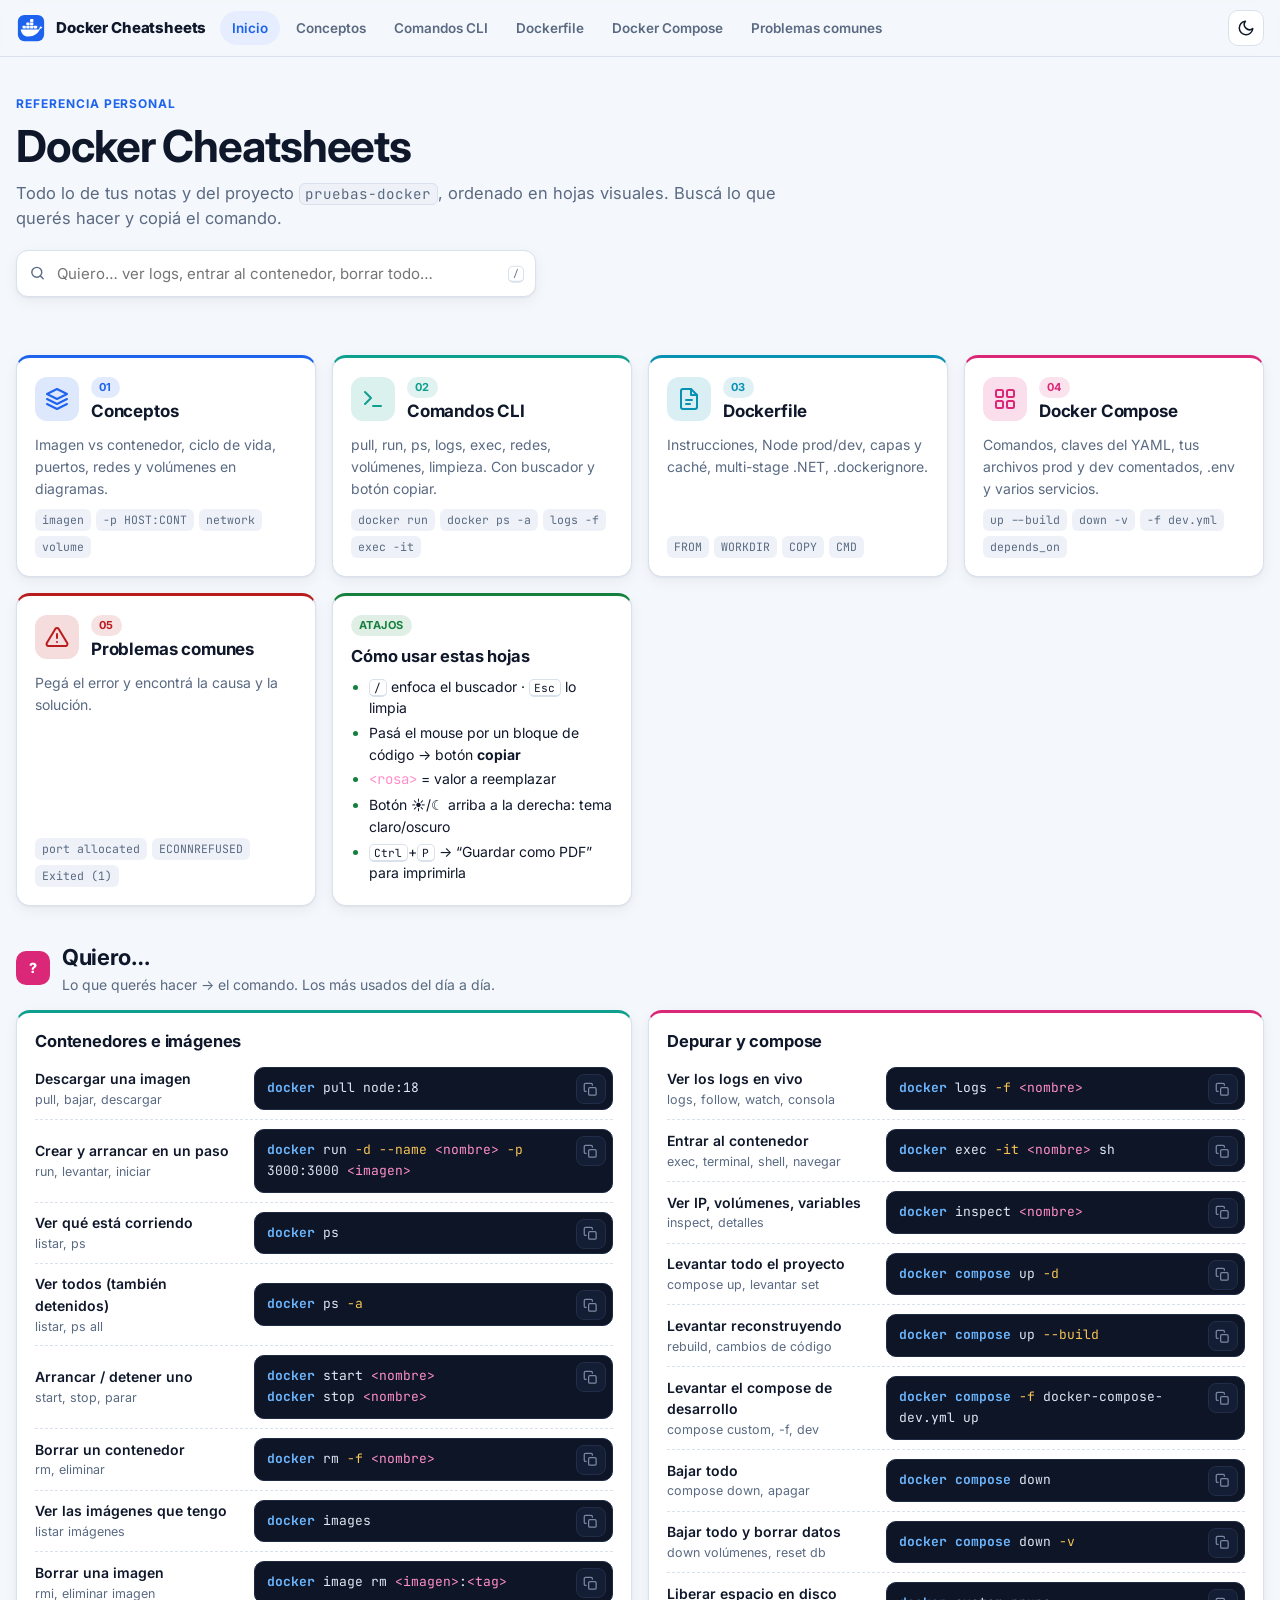
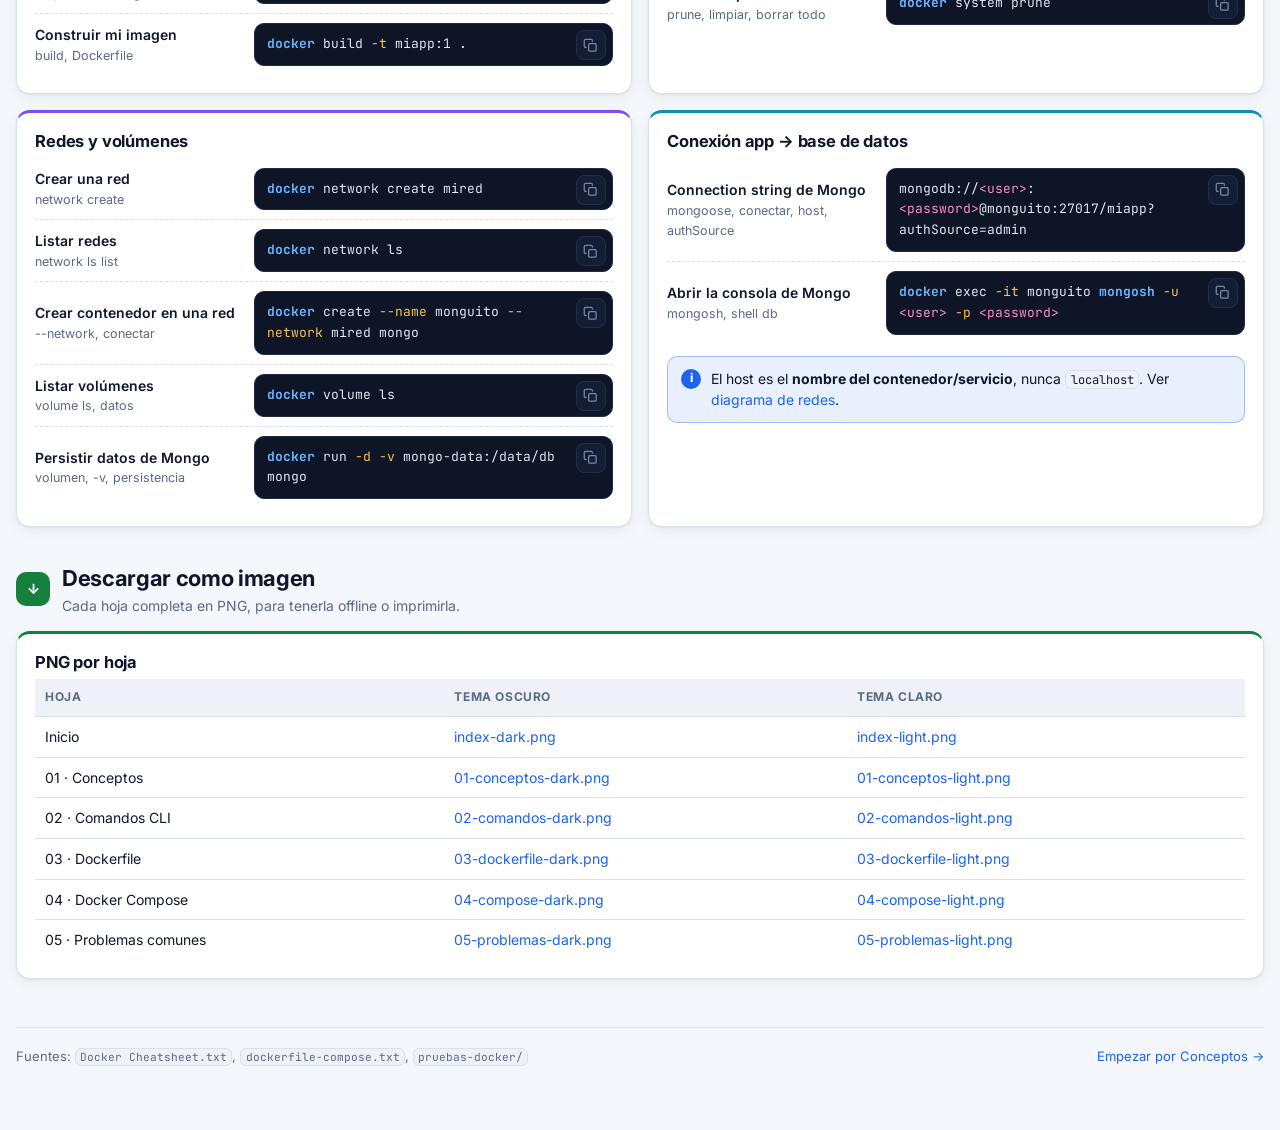
==== index.html @ 54520467 "Docker cheatsheets: sitio estático listo para Netlify Cheatsheets visuales de Docker en español: con" ====
<!doctype html>
<html lang="es">
<head>
<meta charset="utf-8">
<meta name="viewport" content="width=device-width, initial-scale=1">
<meta name="description" content="Cheatsheets visuales de Docker en español: comandos, Dockerfile, Docker Compose y solución de problemas.">
<meta name="theme-color" content="#1d63ed">
<title>Docker Cheatsheets</title>
<link rel="icon" href="data:image/svg+xml,%3Csvg xmlns='http://www.w3.org/2000/svg' viewBox='0 0 100 100'%3E%3Ctext y='.9em' font-size='90'%3E%F0%9F%90%B3%3C/text%3E%3C/svg%3E">
<link rel="stylesheet" href="assets/style.css">
<script src="assets/app.js"></script>
</head>
<body data-page="inicio">
<header class="topbar"></header>

<main class="wrap">

  <div class="hero">
    <span class="eyebrow">Referencia personal</span>
    <h1>Docker Cheatsheets</h1>
    <p class="lead">Todo lo de tus notas y del proyecto <code>pruebas-docker</code>, ordenado en hojas visuales. Buscá lo que querés hacer y copiá el comando.</p>
    <div class="toolbar">
      <label class="search">
        <svg viewBox="0 0 24 24" fill="none" stroke="currentColor" stroke-width="2" stroke-linecap="round" aria-hidden="true"><circle cx="11" cy="11" r="7"/><path d="m20 20-3.5-3.5"/></svg>
        <input id="q" type="search" placeholder="Quiero… ver logs, entrar al contenedor, borrar todo…" autocomplete="off" aria-label="Buscar qué querés hacer">
        <span class="hint"><kbd>/</kbd></span>
      </label>
    </div>
  </div>

  <!-- ================= HOJAS ================= -->
  <section class="block">
    <div class="grid cols-3">
      <a class="card sheet-card t-img" href="01-conceptos.html">
        <div class="top">
          <div class="badge"><svg viewBox="0 0 24 24" fill="none" stroke="currentColor" stroke-width="2" stroke-linecap="round" stroke-linejoin="round"><path d="M12 2 2 7l10 5 10-5-10-5z"/><path d="m2 17 10 5 10-5"/><path d="m2 12 10 5 10-5"/></svg></div>
          <div><span class="tag">01</span><h3>Conceptos</h3></div>
        </div>
        <p>Imagen vs contenedor, ciclo de vida, puertos, redes y volúmenes en diagramas.</p>
        <div class="chips"><span>imagen</span><span>-p HOST:CONT</span><span>network</span><span>volume</span></div>
      </a>
      <a class="card sheet-card t-cont" href="02-comandos.html">
        <div class="top">
          <div class="badge"><svg viewBox="0 0 24 24" fill="none" stroke="currentColor" stroke-width="2" stroke-linecap="round" stroke-linejoin="round"><path d="m4 17 6-6-6-6"/><path d="M12 19h8"/></svg></div>
          <div><span class="tag">02</span><h3>Comandos CLI</h3></div>
        </div>
        <p>pull, run, ps, logs, exec, redes, volúmenes, limpieza. Con buscador y botón copiar.</p>
        <div class="chips"><span>docker run</span><span>docker ps -a</span><span>logs -f</span><span>exec -it</span></div>
      </a>
      <a class="card sheet-card t-file" href="03-dockerfile.html">
        <div class="top">
          <div class="badge"><svg viewBox="0 0 24 24" fill="none" stroke="currentColor" stroke-width="2" stroke-linecap="round" stroke-linejoin="round"><path d="M14 2H6a2 2 0 0 0-2 2v16a2 2 0 0 0 2 2h12a2 2 0 0 0 2-2V8z"/><path d="M14 2v6h6"/><path d="M9 13h6M9 17h4"/></svg></div>
          <div><span class="tag">03</span><h3>Dockerfile</h3></div>
        </div>
        <p>Instrucciones, Node prod/dev, capas y caché, multi-stage .NET, .dockerignore.</p>
        <div class="chips"><span>FROM</span><span>WORKDIR</span><span>COPY</span><span>CMD</span></div>
      </a>
      <a class="card sheet-card t-comp" href="04-compose.html">
        <div class="top">
          <div class="badge"><svg viewBox="0 0 24 24" fill="none" stroke="currentColor" stroke-width="2" stroke-linecap="round" stroke-linejoin="round"><rect x="3" y="3" width="7" height="7" rx="1.5"/><rect x="14" y="3" width="7" height="7" rx="1.5"/><rect x="3" y="14" width="7" height="7" rx="1.5"/><rect x="14" y="14" width="7" height="7" rx="1.5"/></svg></div>
          <div><span class="tag">04</span><h3>Docker Compose</h3></div>
        </div>
        <p>Comandos, claves del YAML, tus archivos prod y dev comentados, .env y varios servicios.</p>
        <div class="chips"><span>up --build</span><span>down -v</span><span>-f dev.yml</span><span>depends_on</span></div>
      </a>
      <a class="card sheet-card t-bad" href="05-problemas.html">
        <div class="top">
          <div class="badge"><svg viewBox="0 0 24 24" fill="none" stroke="currentColor" stroke-width="2" stroke-linecap="round" stroke-linejoin="round"><path d="M10.3 3.9 1.8 18a2 2 0 0 0 1.7 3h17a2 2 0 0 0 1.7-3L13.7 3.9a2 2 0 0 0-3.4 0z"/><path d="M12 9v4M12 17h.01"/></svg></div>
          <div><span class="tag">05</span><h3>Problemas comunes</h3></div>
        </div>
        <p>Pegá el error y encontrá la causa y la solución.</p>
        <div class="chips"><span>port allocated</span><span>ECONNREFUSED</span><span>Exited (1)</span></div>
      </a>
      <div class="card t-ok">
        <span class="tag">Atajos</span>
        <h3>Cómo usar estas hojas</h3>
        <ul>
          <li><kbd>/</kbd> enfoca el buscador · <kbd>Esc</kbd> lo limpia</li>
          <li>Pasá el mouse por un bloque de código → botón <b>copiar</b></li>
          <li><span style="color:#ff8fc8;font-family:var(--mono)">&lt;rosa&gt;</span> = valor a reemplazar</li>
          <li>Botón ☀/☾ arriba a la derecha: tema claro/oscuro</li>
          <li><kbd>Ctrl</kbd>+<kbd>P</kbd> → “Guardar como PDF” para imprimirla</li>
        </ul>
      </div>
    </div>
  </section>

  <!-- ================= QUIERO ================= -->
  <section class="block" id="quiero" data-search>
    <div class="section-head">
      <div class="num" style="--tone:var(--c-comp)">?</div>
      <div class="titles"><h2>Quiero…</h2><p>Lo que querés hacer → el comando. Los más usados del día a día.</p></div>
    </div>
    <div class="grid cols-2">
      <div class="card t-cont">
        <h3>Contenedores e imágenes</h3>
        <div class="want">
          <div class="want-row"><div class="q">Descargar una imagen<small>pull, bajar, descargar</small></div><pre><code>docker pull node:18</code></pre></div>
          <div class="want-row"><div class="q">Crear y arrancar en un paso<small>run, levantar, iniciar</small></div><pre><code>docker run -d --name &lt;nombre&gt; -p 3000:3000 &lt;imagen&gt;</code></pre></div>
          <div class="want-row"><div class="q">Ver qué está corriendo<small>listar, ps</small></div><pre><code>docker ps</code></pre></div>
          <div class="want-row"><div class="q">Ver todos (también detenidos)<small>listar, ps all</small></div><pre><code>docker ps -a</code></pre></div>
          <div class="want-row"><div class="q">Arrancar / detener uno<small>start, stop, parar</small></div><pre><code>docker start &lt;nombre&gt;
docker stop &lt;nombre&gt;</code></pre></div>
          <div class="want-row"><div class="q">Borrar un contenedor<small>rm, eliminar</small></div><pre><code>docker rm -f &lt;nombre&gt;</code></pre></div>
          <div class="want-row"><div class="q">Ver las imágenes que tengo<small>listar imágenes</small></div><pre><code>docker images</code></pre></div>
          <div class="want-row"><div class="q">Borrar una imagen<small>rmi, eliminar imagen</small></div><pre><code>docker image rm &lt;imagen&gt;:&lt;tag&gt;</code></pre></div>
          <div class="want-row"><div class="q">Construir mi imagen<small>build, Dockerfile</small></div><pre><code>docker build -t miapp:1 .</code></pre></div>
        </div>
      </div>

      <div class="card t-comp">
        <h3>Depurar y compose</h3>
        <div class="want">
          <div class="want-row"><div class="q">Ver los logs en vivo<small>logs, follow, watch, consola</small></div><pre><code>docker logs -f &lt;nombre&gt;</code></pre></div>
          <div class="want-row"><div class="q">Entrar al contenedor<small>exec, terminal, shell, navegar</small></div><pre><code>docker exec -it &lt;nombre&gt; sh</code></pre></div>
          <div class="want-row"><div class="q">Ver IP, volúmenes, variables<small>inspect, detalles</small></div><pre><code>docker inspect &lt;nombre&gt;</code></pre></div>
          <div class="want-row"><div class="q">Levantar todo el proyecto<small>compose up, levantar set</small></div><pre><code>docker compose up -d</code></pre></div>
          <div class="want-row"><div class="q">Levantar reconstruyendo<small>rebuild, cambios de código</small></div><pre><code>docker compose up --build</code></pre></div>
          <div class="want-row"><div class="q">Levantar el compose de desarrollo<small>compose custom, -f, dev</small></div><pre><code>docker compose -f docker-compose-dev.yml up</code></pre></div>
          <div class="want-row"><div class="q">Bajar todo<small>compose down, apagar</small></div><pre><code>docker compose down</code></pre></div>
          <div class="want-row"><div class="q">Bajar todo y borrar datos<small>down volúmenes, reset db</small></div><pre><code>docker compose down -v</code></pre></div>
          <div class="want-row"><div class="q">Liberar espacio en disco<small>prune, limpiar, borrar todo</small></div><pre><code>docker system prune</code></pre></div>
        </div>
      </div>

      <div class="card t-net">
        <h3>Redes y volúmenes</h3>
        <div class="want">
          <div class="want-row"><div class="q">Crear una red<small>network create</small></div><pre><code>docker network create mired</code></pre></div>
          <div class="want-row"><div class="q">Listar redes<small>network ls list</small></div><pre><code>docker network ls</code></pre></div>
          <div class="want-row"><div class="q">Crear contenedor en una red<small>--network, conectar</small></div><pre><code>docker create --name monguito --network mired mongo</code></pre></div>
          <div class="want-row"><div class="q">Listar volúmenes<small>volume ls, datos</small></div><pre><code>docker volume ls</code></pre></div>
          <div class="want-row"><div class="q">Persistir datos de Mongo<small>volumen, -v, persistencia</small></div><pre><code>docker run -d -v mongo-data:/data/db mongo</code></pre></div>
        </div>
      </div>

      <div class="card t-file">
        <h3>Conexión app → base de datos</h3>
        <div class="want">
          <div class="want-row"><div class="q">Connection string de Mongo<small>mongoose, conectar, host, authSource</small></div><pre><code data-lang="plain">mongodb://&lt;user&gt;:&lt;password&gt;@monguito:27017/miapp?authSource=admin</code></pre></div>
          <div class="want-row"><div class="q">Abrir la consola de Mongo<small>mongosh, shell db</small></div><pre><code>docker exec -it monguito mongosh -u &lt;user&gt; -p &lt;password&gt;</code></pre></div>
        </div>
        <div class="callout info"><span class="ico">i</span><p>El host es el <b>nombre del contenedor/servicio</b>, nunca <code>localhost</code>. Ver <a href="01-conceptos.html#redes">diagrama de redes</a>.</p></div>
      </div>
    </div>
  </section>

  <!-- ================= DESCARGAS ================= -->
  <section class="block" id="descargas">
    <div class="section-head">
      <div class="num" style="--tone:var(--ok)">↓</div>
      <div class="titles"><h2>Descargar como imagen</h2><p>Cada hoja completa en PNG, para tenerla offline o imprimirla.</p></div>
    </div>
    <div class="card t-ok wide">
      <h3>PNG por hoja</h3>
      <div class="table-wrap">
        <table>
          <thead><tr><th>Hoja</th><th>Tema oscuro</th><th>Tema claro</th></tr></thead>
          <tbody>
            <tr><td>Inicio</td><td><a href="img/index-dark.png" download>index-dark.png</a></td><td><a href="img/index-light.png" download>index-light.png</a></td></tr>
            <tr><td>01 · Conceptos</td><td><a href="img/01-conceptos-dark.png" download>01-conceptos-dark.png</a></td><td><a href="img/01-conceptos-light.png" download>01-conceptos-light.png</a></td></tr>
            <tr><td>02 · Comandos CLI</td><td><a href="img/02-comandos-dark.png" download>02-comandos-dark.png</a></td><td><a href="img/02-comandos-light.png" download>02-comandos-light.png</a></td></tr>
            <tr><td>03 · Dockerfile</td><td><a href="img/03-dockerfile-dark.png" download>03-dockerfile-dark.png</a></td><td><a href="img/03-dockerfile-light.png" download>03-dockerfile-light.png</a></td></tr>
            <tr><td>04 · Docker Compose</td><td><a href="img/04-compose-dark.png" download>04-compose-dark.png</a></td><td><a href="img/04-compose-light.png" download>04-compose-light.png</a></td></tr>
            <tr><td>05 · Problemas comunes</td><td><a href="img/05-problemas-dark.png" download>05-problemas-dark.png</a></td><td><a href="img/05-problemas-light.png" download>05-problemas-light.png</a></td></tr>
          </tbody>
        </table>
      </div>
    </div>
  </section>

  <p class="empty">Nada por acá. Probá en <a href="02-comandos.html">Comandos CLI</a> o en <a href="05-problemas.html">Problemas comunes</a>.</p>

  <footer class="foot">
    <span>Fuentes: <code>Docker Cheatsheet.txt</code>, <code>dockerfile-compose.txt</code>, <code>pruebas-docker/</code></span>
    <a href="01-conceptos.html">Empezar por Conceptos →</a>
  </footer>
</main>
</body>
</html>
---- assets/style.css ----
/* ==========================================================
   Docker Cheatsheets — estilos compartidos
   ========================================================== */

@import url("https://fonts.googleapis.com/css2?family=Inter:wght@400;500;600;700;800&family=JetBrains+Mono:wght@400;500;700&display=swap");

:root {
  --bg: #f4f7fb;
  --surface: #ffffff;
  --surface-2: #eef2f8;
  --text: #0f172a;
  --muted: #5a6a82;
  --border: #d9e1ec;
  --accent: #1d63ed;
  --accent-2: #0db7ed;
  --accent-soft: #e5edfe;
  --code-bg: #0e1526;
  --code-text: #dfe7f3;
  --code-border: #1f2b45;

  --c-img: #1d63ed;
  --c-cont: #0e9f8e;
  --c-net: #7c4dff;
  --c-vol: #d97706;
  --c-comp: #db2777;
  --c-file: #0891b2;

  --ok: #15803d;
  --ok-soft: #e7f6ec;
  --warn: #b45309;
  --warn-soft: #fdf3e2;
  --bad: #b91c1c;
  --bad-soft: #fdeaea;

  --shadow: 0 1px 2px rgba(15, 23, 42, .05), 0 4px 14px rgba(15, 23, 42, .06);
  --radius: 14px;
  --mono: "JetBrains Mono", ui-monospace, "Cascadia Code", Consolas, monospace;
  --sans: "Inter", system-ui, -apple-system, "Segoe UI", Roboto, sans-serif;
}

@media (prefers-color-scheme: dark) {
  :root:not([data-theme="light"]) {
    --bg: #0a0f1c;
    --surface: #111a2d;
    --surface-2: #17223a;
    --text: #e6edf7;
    --muted: #93a3bd;
    --border: #233150;
    --accent: #5b95ff;
    --accent-2: #38c8f5;
    --accent-soft: #15254a;
    --code-bg: #080d19;
    --code-text: #dfe7f3;
    --code-border: #1c2742;
    --c-img: #5b95ff;
    --c-cont: #2dd4bf;
    --c-net: #a78bfa;
    --c-vol: #fbbf24;
    --c-comp: #f472b6;
    --c-file: #22d3ee;
    --ok: #4ade80;
    --ok-soft: #10291b;
    --warn: #fbbf24;
    --warn-soft: #2d230d;
    --bad: #f87171;
    --bad-soft: #2f1414;
    --shadow: 0 1px 2px rgba(0, 0, 0, .3), 0 6px 18px rgba(0, 0, 0, .25);
  }
}

:root[data-theme="dark"] {
  --bg: #0a0f1c;
  --surface: #111a2d;
  --surface-2: #17223a;
  --text: #e6edf7;
  --muted: #93a3bd;
  --border: #233150;
  --accent: #5b95ff;
  --accent-2: #38c8f5;
  --accent-soft: #15254a;
  --code-bg: #080d19;
  --code-text: #dfe7f3;
  --code-border: #1c2742;
  --c-img: #5b95ff;
  --c-cont: #2dd4bf;
  --c-net: #a78bfa;
  --c-vol: #fbbf24;
  --c-comp: #f472b6;
  --c-file: #22d3ee;
  --ok: #4ade80;
  --ok-soft: #10291b;
  --warn: #fbbf24;
  --warn-soft: #2d230d;
  --bad: #f87171;
  --bad-soft: #2f1414;
  --shadow: 0 1px 2px rgba(0, 0, 0, .3), 0 6px 18px rgba(0, 0, 0, .25);
}

* { box-sizing: border-box; }

html { scroll-behavior: smooth; scroll-padding-top: 84px; }

body {
  margin: 0;
  background: var(--bg);
  color: var(--text);
  font-family: var(--sans);
  font-size: 15px;
  line-height: 1.55;
  -webkit-font-smoothing: antialiased;
}

a { color: var(--accent); text-decoration: none; }
a:hover { text-decoration: underline; }

/* sin ligaduras: que "--name" no se convierta en "—name" */
code, pre, kbd, svg .mono, .d-code, .d-lbl {
  font-family: var(--mono);
  font-variant-ligatures: none;
  font-feature-settings: "liga" 0, "calt" 0;
}

:not(pre) > code {
  font-size: .86em;
  background: var(--surface-2);
  border: 1px solid var(--border);
  padding: .08em .38em;
  border-radius: 6px;
  white-space: nowrap;
}

kbd {
  font-size: .8em;
  border: 1px solid var(--border);
  border-bottom-width: 2px;
  border-radius: 5px;
  padding: .05em .4em;
  background: var(--surface);
}

/* ---------- Top bar ---------- */

.topbar {
  position: sticky;
  top: 0;
  z-index: 20;
  background: color-mix(in srgb, var(--bg) 82%, transparent);
  backdrop-filter: blur(10px);
  border-bottom: 1px solid var(--border);
}

.topbar-inner {
  max-width: 1320px;
  margin: 0 auto;
  padding: 10px 16px;
  display: flex;
  align-items: center;
  gap: 14px;
}

.brand {
  display: flex;
  align-items: center;
  gap: 10px;
  font-weight: 800;
  color: var(--text);
  white-space: nowrap;
  letter-spacing: -.01em;
}
.brand:hover { text-decoration: none; }
.brand svg { width: 30px; height: 30px; flex: none; }

.nav {
  display: flex;
  gap: 4px;
  overflow-x: auto;
  scrollbar-width: none;
  flex: 1;
  min-width: 0;
}
.nav::-webkit-scrollbar { display: none; }

.nav a {
  color: var(--muted);
  font-weight: 600;
  font-size: 13.5px;
  padding: 7px 12px;
  border-radius: 999px;
  white-space: nowrap;
}
.nav a:hover { background: var(--surface-2); color: var(--text); text-decoration: none; }
.nav a.active { background: var(--accent-soft); color: var(--accent); }

.set-switch {
  flex: none;
  display: inline-flex;
  align-items: center;
  gap: 7px;
  height: 36px;
  padding: 0 12px 0 6px;
  border-radius: 10px;
  border: 1px solid var(--border);
  background: var(--surface);
  color: var(--text);
  font-weight: 600;
  font-size: 13px;
  white-space: nowrap;
}
.set-switch:hover { border-color: var(--accent); text-decoration: none; }
.set-switch svg { width: 24px; height: 24px; }
@media (max-width: 720px) { .set-switch span { display: none; } .set-switch { padding: 0 6px; } }

.icon-btn {
  flex: none;
  width: 36px;
  height: 36px;
  border-radius: 10px;
  border: 1px solid var(--border);
  background: var(--surface);
  color: var(--text);
  cursor: pointer;
  display: grid;
  place-items: center;
}
.icon-btn:hover { border-color: var(--accent); }
.icon-btn svg { width: 18px; height: 18px; }

/* ---------- Layout ---------- */

.wrap {
  max-width: 1320px;
  margin: 0 auto;
  padding: 0 16px 64px;
}

.hero {
  padding: 34px 0 18px;
}
.hero .eyebrow {
  display: inline-flex;
  align-items: center;
  gap: 8px;
  font-size: 12px;
  font-weight: 700;
  letter-spacing: .08em;
  text-transform: uppercase;
  color: var(--accent);
}
.hero h1 {
  font-size: clamp(28px, 4.4vw, 44px);
  line-height: 1.1;
  letter-spacing: -.025em;
  margin: 8px 0 10px;
}
.hero p.lead {
  color: var(--muted);
  font-size: 16.5px;
  max-width: 760px;
  margin: 0;
}

.toolbar {
  display: flex;
  flex-wrap: wrap;
  gap: 10px;
  align-items: center;
  margin: 18px 0 6px;
}

.search {
  flex: 1 1 320px;
  max-width: 520px;
  position: relative;
}
.search input {
  width: 100%;
  font: inherit;
  font-size: 15px;
  padding: 11px 14px 11px 40px;
  border-radius: 12px;
  border: 1px solid var(--border);
  background: var(--surface);
  color: var(--text);
  outline: none;
  box-shadow: var(--shadow);
}
.search input:focus { border-color: var(--accent); }
.search svg {
  position: absolute;
  left: 13px;
  top: 50%;
  transform: translateY(-50%);
  width: 17px;
  height: 17px;
  color: var(--muted);
}
.search .hint {
  position: absolute;
  right: 12px;
  top: 50%;
  transform: translateY(-50%);
  color: var(--muted);
  font-size: 12px;
}

.toc {
  display: flex;
  flex-wrap: wrap;
  gap: 6px;
  margin: 14px 0 4px;
}
.toc a {
  font-size: 13px;
  font-weight: 600;
  padding: 5px 11px;
  border-radius: 999px;
  border: 1px solid var(--border);
  background: var(--surface);
  color: var(--muted);
}
.toc a:hover { color: var(--accent); border-color: var(--accent); text-decoration: none; }

/* ---------- Sections ---------- */

section.block { margin-top: 34px; }

.section-head {
  display: flex;
  align-items: center;
  gap: 12px;
  margin-bottom: 14px;
}
.section-head h2 {
  margin: 0;
  font-size: 22px;
  letter-spacing: -.015em;
}
.section-head .num {
  flex: none;
  width: 34px;
  height: 34px;
  border-radius: 10px;
  display: grid;
  place-items: center;
  font-weight: 800;
  font-size: 14px;
  color: #fff;
  background: var(--tone, var(--accent));
}
.section-head p {
  margin: 0;
  color: var(--muted);
  font-size: 14px;
}
.section-head .titles { min-width: 0; }

.grid {
  display: grid;
  grid-template-columns: repeat(auto-fit, minmax(min(100%, 380px), 1fr));
  gap: 16px;
}
.grid.cols-2 { grid-template-columns: repeat(auto-fit, minmax(min(100%, 520px), 1fr)); }
.grid.cols-3 { grid-template-columns: repeat(auto-fit, minmax(min(100%, 300px), 1fr)); }
.grid.cols-4 { grid-template-columns: repeat(auto-fit, minmax(min(100%, 240px), 1fr)); }

.card {
  background: var(--surface);
  border: 1px solid var(--border);
  border-radius: var(--radius);
  padding: 16px 18px 18px;
  box-shadow: var(--shadow);
  min-width: 0;
  border-top: 3px solid var(--tone, var(--border));
}
.card.wide { grid-column: 1 / -1; }
.card > .tag { margin-bottom: 8px; }
.card h3 {
  margin: 0 0 4px;
  font-size: 16.5px;
  letter-spacing: -.01em;
  display: flex;
  align-items: center;
  gap: 8px;
}
.card > p, .card .desc {
  color: var(--muted);
  margin: 0 0 10px;
  font-size: 14px;
}
.card ul { margin: 6px 0 0; padding-left: 18px; }
.card li { margin: 3px 0; font-size: 14px; }
.card li::marker { color: var(--tone, var(--accent)); }

.tag {
  display: inline-block;
  font-size: 11px;
  font-weight: 700;
  letter-spacing: .04em;
  text-transform: uppercase;
  padding: 2px 8px;
  border-radius: 999px;
  color: var(--tone, var(--accent));
  background: color-mix(in srgb, var(--tone, var(--accent)) 13%, transparent);
}

.t-img  { --tone: var(--c-img); }
.t-cont { --tone: var(--c-cont); }
.t-net  { --tone: var(--c-net); }
.t-vol  { --tone: var(--c-vol); }
.t-comp { --tone: var(--c-comp); }
.t-file { --tone: var(--c-file); }
.t-ok   { --tone: var(--ok); }
.t-warn { --tone: var(--warn); }
.t-bad  { --tone: var(--bad); }

/* ---------- Command rows ---------- */

.cmd {
  display: grid;
  grid-template-columns: minmax(0, 1fr);
  gap: 4px;
  padding: 10px 0;
  border-top: 1px dashed var(--border);
}
.cmd:first-of-type { border-top: 0; padding-top: 2px; }
.cmd .what {
  font-size: 13.5px;
  color: var(--muted);
}
.cmd .what b { color: var(--text); font-weight: 600; }

/* ---------- Code blocks ---------- */

pre {
  position: relative;
  margin: 0;
  background: var(--code-bg);
  color: var(--code-text);
  border: 1px solid var(--code-border);
  border-radius: 10px;
  padding: 10px 44px 10px 12px;
  font-size: 13px;
  line-height: 1.6;
  overflow-x: auto;
  tab-size: 2;
}
pre.big { padding: 14px 44px 14px 16px; font-size: 13px; }
pre code { font-family: inherit; white-space: pre; }
/* comandos sueltos: mejor ajustar línea que hacer scroll */
.cmd pre code, .want-row pre code, .err pre code, .fix pre code { white-space: pre-wrap; overflow-wrap: anywhere; }
.cmd pre.multi code, .fix pre.multi code { white-space: pre; overflow-wrap: normal; }

.copy {
  position: absolute;
  top: 6px;
  right: 6px;
  width: 30px;
  height: 30px;
  display: grid;
  place-items: center;
  border-radius: 8px;
  border: 1px solid #2a3756;
  background: #16203a;
  color: #9fb0cc;
  cursor: pointer;
  opacity: .75;
  transition: opacity .15s, color .15s, border-color .15s;
}
pre:hover .copy, .copy:focus-visible { opacity: 1; }
.copy:hover { color: #fff; border-color: #4c8dff; }
.copy svg { width: 15px; height: 15px; }
.copy.done { color: #4ade80; border-color: #4ade80; opacity: 1; }

/* syntax tokens (fondo de código siempre oscuro) */
.tk-cm  { color: #6f819f; font-style: italic; }
.tk-kw  { color: #6cb6ff; font-weight: 700; }
.tk-sub { color: #7ee0d1; }
.tk-fl  { color: #f8c555; }
.tk-st  { color: #a5e07a; }
.tk-ph  { color: #ff8fc8; }
.tk-key { color: #82aaff; }
.tk-num { color: #f78c6c; }

.code-label {
  display: flex;
  align-items: center;
  justify-content: space-between;
  gap: 8px;
  font-family: var(--mono);
  font-size: 12px;
  color: var(--muted);
  margin: 12px 0 6px;
}
.code-label:first-child { margin-top: 0; }
.code-label .file {
  display: inline-flex;
  align-items: center;
  gap: 6px;
  color: var(--text);
  font-weight: 700;
}
.code-label .file::before {
  content: "";
  width: 8px;
  height: 8px;
  border-radius: 2px;
  background: var(--tone, var(--accent));
}

/* ---------- Tables ---------- */

.table-wrap { overflow-x: auto; margin: 4px 0 0; }

table {
  width: 100%;
  border-collapse: collapse;
  font-size: 14px;
}
th, td {
  text-align: left;
  padding: 9px 10px;
  border-bottom: 1px solid var(--border);
  vertical-align: top;
}
th {
  font-size: 12px;
  text-transform: uppercase;
  letter-spacing: .05em;
  color: var(--muted);
  font-weight: 700;
  background: var(--surface-2);
}
tr:last-child td { border-bottom: 0; }
td code { white-space: nowrap; }
td:first-child { white-space: nowrap; }

/* ---------- Callouts ---------- */

.callout {
  display: flex;
  gap: 10px;
  padding: 11px 13px;
  border-radius: 10px;
  font-size: 14px;
  margin-top: 12px;
  background: color-mix(in srgb, var(--tone, var(--accent)) 10%, var(--surface));
  border: 1px solid color-mix(in srgb, var(--tone, var(--accent)) 35%, transparent);
}
.callout .ico {
  flex: none;
  width: 20px;
  height: 20px;
  border-radius: 50%;
  display: grid;
  place-items: center;
  font-size: 12px;
  font-weight: 800;
  color: #fff;
  background: var(--tone, var(--accent));
  margin-top: 1px;
}
.callout p { margin: 0; }
.callout p + p, .callout p + pre, .callout pre + p { margin-top: 6px; }
.callout pre { margin-top: 6px; }
.callout :not(pre) > code { white-space: normal; overflow-wrap: anywhere; }
.callout.tip  { --tone: var(--ok); }
.callout.warn { --tone: var(--warn); }
.callout.bad  { --tone: var(--bad); }
.callout.info { --tone: var(--accent); }

/* ---------- Diagrams ---------- */

.diagram {
  background: var(--surface);
  border: 1px solid var(--border);
  border-radius: var(--radius);
  padding: 16px;
  box-shadow: var(--shadow);
  min-width: 0;
}
.diagram h3 { margin: 0 0 2px; font-size: 16px; }
.diagram > p { margin: 0 0 10px; color: var(--muted); font-size: 14px; }
.diagram .svg-scroll { overflow-x: auto; }
.diagram svg { display: block; width: 100%; height: auto; min-width: 560px; }
.diagram svg.small { min-width: 420px; }

svg text { font-family: var(--sans); }
svg .mono { font-family: var(--mono); }

.d-box   { fill: var(--surface-2); stroke: var(--border); stroke-width: 1.5; }
.d-plain { fill: var(--surface); stroke: var(--border); stroke-width: 1.5; }
.d-area  { fill: none; stroke: var(--border); stroke-width: 1.5; stroke-dasharray: 6 5; }
.d-title { fill: var(--text); font-weight: 700; font-size: 15px; }
.d-sub   { fill: var(--muted); font-size: 12.5px; }
.d-code  { fill: var(--text); font-family: var(--mono); font-size: 12.5px; }
.d-lbl   { fill: var(--muted); font-family: var(--mono); font-size: 12px; }
.d-line  { stroke: var(--muted); stroke-width: 1.8; fill: none; }
.d-head  { fill: var(--muted); }

.d-img  { fill: color-mix(in srgb, var(--c-img) 14%, var(--surface));  stroke: var(--c-img);  stroke-width: 1.8; }
.d-cont { fill: color-mix(in srgb, var(--c-cont) 14%, var(--surface)); stroke: var(--c-cont); stroke-width: 1.8; }
.d-net  { fill: color-mix(in srgb, var(--c-net) 8%, transparent);  stroke: var(--c-net);  stroke-width: 1.8; stroke-dasharray: 7 5; }
.d-vol  { fill: color-mix(in srgb, var(--c-vol) 16%, var(--surface));  stroke: var(--c-vol);  stroke-width: 1.8; }
.d-comp { fill: color-mix(in srgb, var(--c-comp) 12%, var(--surface)); stroke: var(--c-comp); stroke-width: 1.8; }
.d-file { fill: color-mix(in srgb, var(--c-file) 13%, var(--surface)); stroke: var(--c-file); stroke-width: 1.8; }
.d-bad  { fill: color-mix(in srgb, var(--bad) 12%, var(--surface)); stroke: var(--bad); stroke-width: 1.8; }
.d-ok   { fill: color-mix(in srgb, var(--ok) 12%, var(--surface)); stroke: var(--ok); stroke-width: 1.8; }

.s-img  { stroke: var(--c-img); }  .f-img  { fill: var(--c-img); }
.s-cont { stroke: var(--c-cont); } .f-cont { fill: var(--c-cont); }
.s-net  { stroke: var(--c-net); }  .f-net  { fill: var(--c-net); }
.s-vol  { stroke: var(--c-vol); }  .f-vol  { fill: var(--c-vol); }
.s-comp { stroke: var(--c-comp); } .f-comp { fill: var(--c-comp); }
.s-file { stroke: var(--c-file); } .f-file { fill: var(--c-file); }
.s-bad  { stroke: var(--bad); }    .f-bad  { fill: var(--bad); }
.s-ok   { stroke: var(--ok); }     .f-ok   { fill: var(--ok); }
.f-text { fill: var(--text); }
.f-muted { fill: var(--muted); }
.f-surface { fill: var(--surface); }

/* ---------- Index cards ---------- */

.sheet-card {
  display: flex;
  flex-direction: column;
  gap: 10px;
  color: var(--text);
  transition: transform .15s, border-color .15s;
}
.sheet-card:hover { text-decoration: none; transform: translateY(-2px); border-color: var(--tone); }
.sheet-card .top { display: flex; align-items: center; gap: 12px; }
.sheet-card .badge {
  width: 44px;
  height: 44px;
  border-radius: 12px;
  display: grid;
  place-items: center;
  background: color-mix(in srgb, var(--tone) 15%, transparent);
  color: var(--tone);
  flex: none;
}
.sheet-card .badge svg { width: 24px; height: 24px; }
.sheet-card h3 { margin: 0; font-size: 17px; }
.sheet-card p { margin: 0; color: var(--muted); font-size: 14px; }
.sheet-card .chips { display: flex; flex-wrap: wrap; gap: 5px; margin-top: auto; }
.sheet-card .chips span {
  font-family: var(--mono);
  font-size: 11.5px;
  padding: 2px 7px;
  border-radius: 6px;
  background: var(--surface-2);
  color: var(--muted);
}

/* "Quiero..." lookup */
.want {
  display: grid;
  grid-template-columns: minmax(0, 1fr);
  gap: 0;
}
.want-row {
  display: grid;
  grid-template-columns: minmax(180px, .8fr) minmax(0, 1.4fr);
  gap: 14px;
  align-items: center;
  padding: 9px 0;
  border-top: 1px dashed var(--border);
}
.want-row:first-child { border-top: 0; }
.want-row .q { font-weight: 600; font-size: 14px; }
.want-row .q small { display: block; color: var(--muted); font-weight: 400; font-size: 12.5px; }

/* compare */
.vs {
  display: grid;
  grid-template-columns: repeat(auto-fit, minmax(min(100%, 300px), 1fr));
  gap: 12px;
}

.steps { counter-reset: s; list-style: none; padding: 0 !important; margin: 0; }
.steps li {
  counter-increment: s;
  position: relative;
  padding: 7px 0 7px 38px !important;
  margin: 0 !important;
  border-top: 1px dashed var(--border);
}
.steps li:first-child { border-top: 0; }
.steps li::before {
  content: counter(s);
  position: absolute;
  left: 0;
  top: 7px;
  width: 26px;
  height: 26px;
  border-radius: 8px;
  display: grid;
  place-items: center;
  font-size: 12.5px;
  font-weight: 800;
  color: #fff;
  background: var(--tone, var(--accent));
}

.legend {
  display: flex;
  flex-wrap: wrap;
  gap: 14px;
  font-size: 13px;
  color: var(--muted);
  margin-top: 10px;
}
.legend span { display: inline-flex; align-items: center; gap: 6px; }
.legend i { width: 12px; height: 12px; border-radius: 3px; display: inline-block; background: var(--tone); }

.empty {
  display: none;
  text-align: center;
  color: var(--muted);
  padding: 40px 0;
}

.hidden { display: none !important; }

mark { background: color-mix(in srgb, #facc15 45%, transparent); color: inherit; border-radius: 3px; padding: 0 1px; }

footer.foot {
  margin-top: 48px;
  padding-top: 18px;
  border-top: 1px solid var(--border);
  color: var(--muted);
  font-size: 13px;
  display: flex;
  flex-wrap: wrap;
  justify-content: space-between;
  gap: 10px;
}

/* ---------- Responsive ---------- */

@media (max-width: 720px) {
  .brand span { display: none; }
  .want-row { grid-template-columns: minmax(0, 1fr); gap: 6px; }
  .section-head h2 { font-size: 19px; }
  .card { padding: 14px; }
  .search .hint { display: none; }
}

/* ---------- Print / PDF ---------- */

@media print {
  :root, :root[data-theme="dark"] {
    --bg: #fff; --surface: #fff; --surface-2: #f1f4f9; --text: #0f172a; --muted: #4b5a70; --border: #d6deea;
    --shadow: none;
  }
  .topbar, .toolbar, .copy, .toc { display: none !important; }
  body { font-size: 12.5px; }
  .card, .diagram, pre { break-inside: avoid; }
  section.block { margin-top: 18px; }
  .hero { padding-top: 0; }
  .diagram svg { min-width: 0; }
}
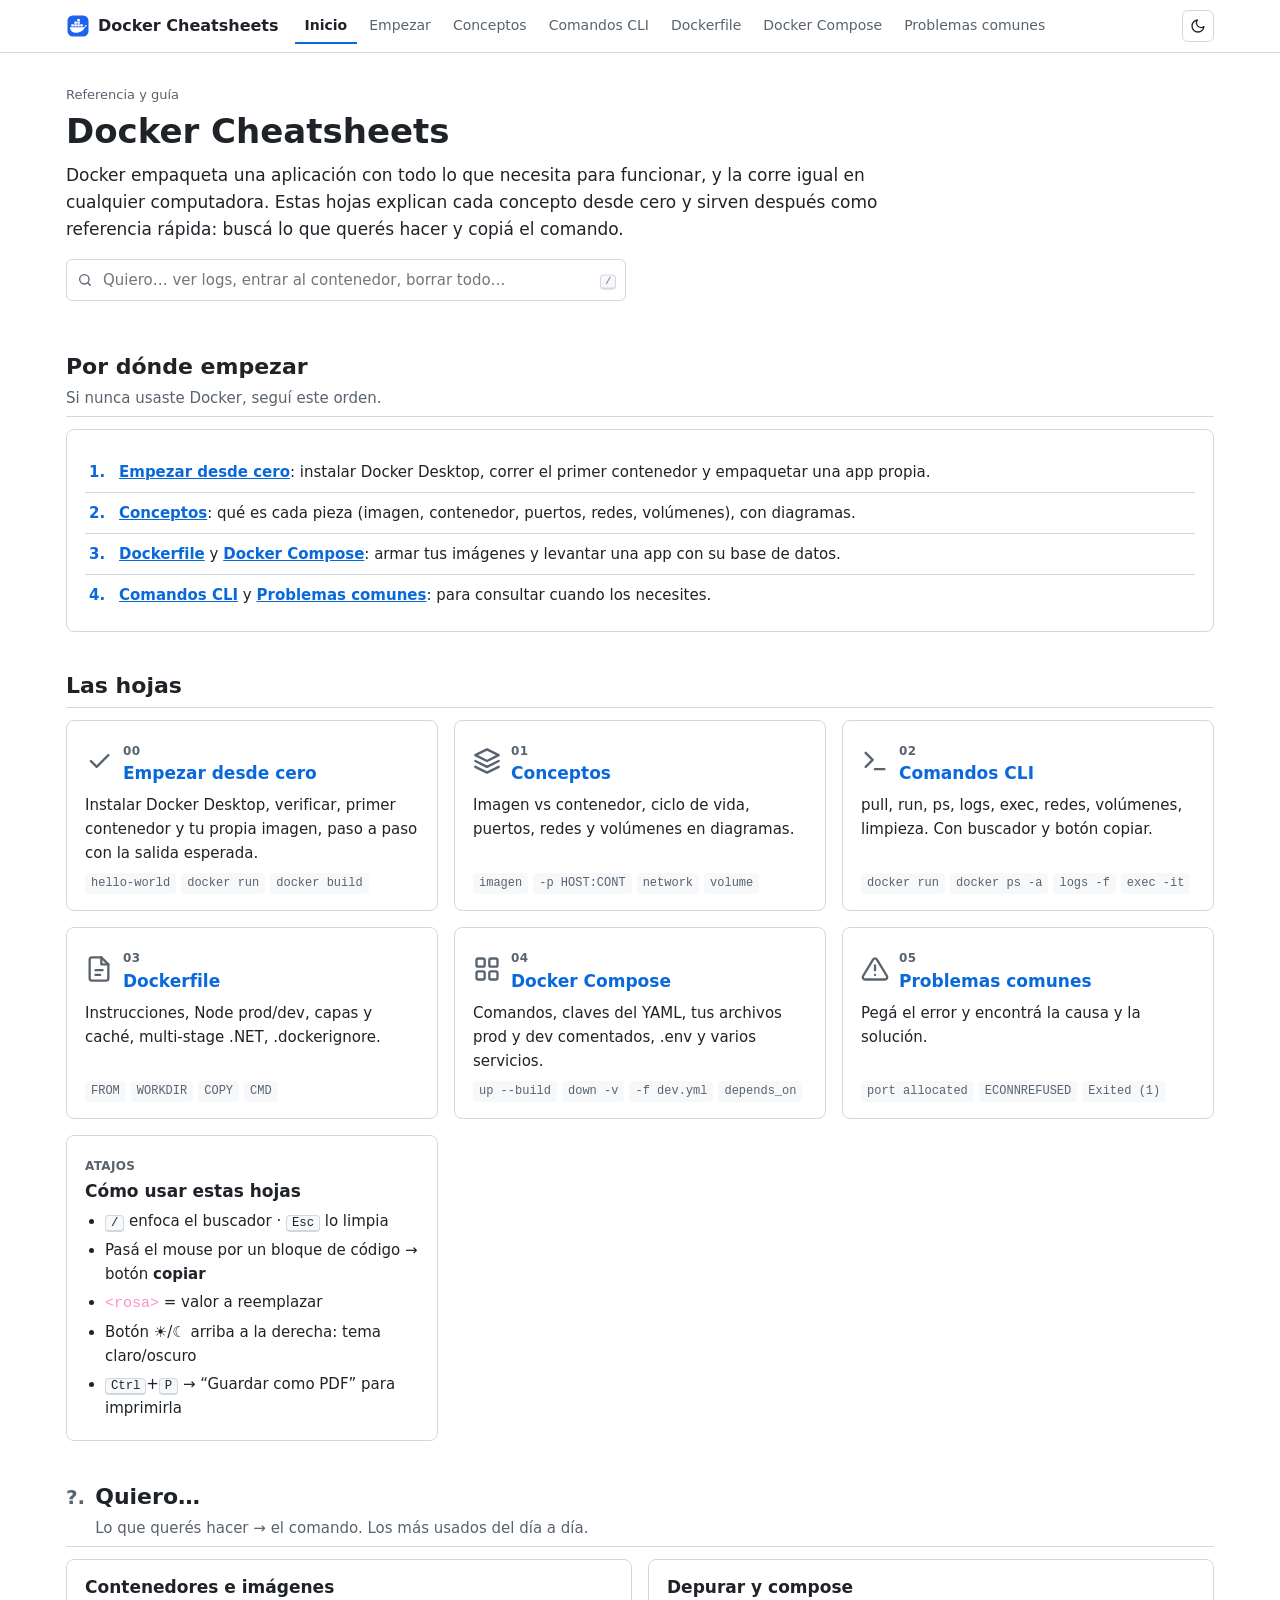
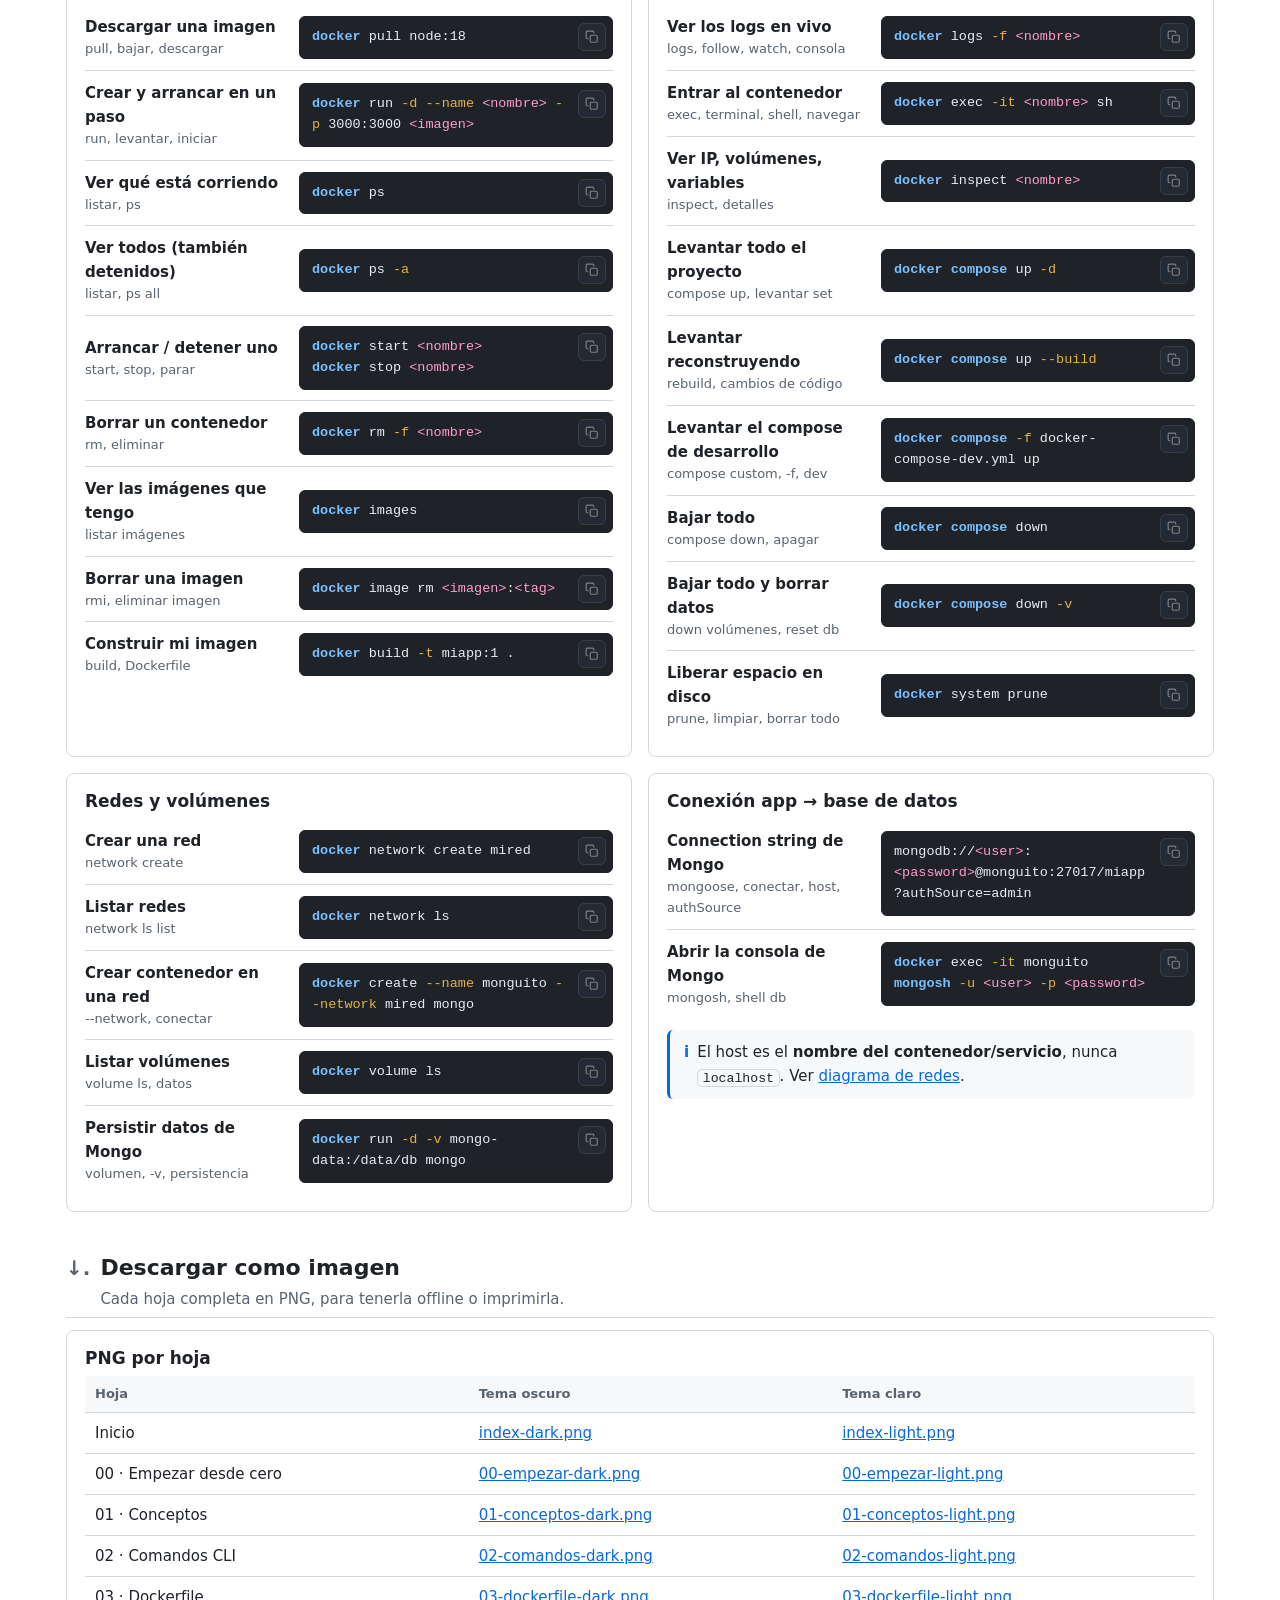
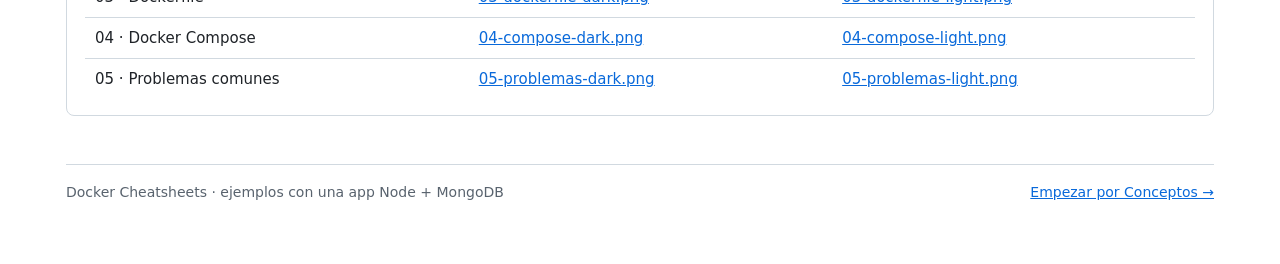
==== commit 418f3286: "Estilo más simple, explicaciones para principiantes y guía de inicio - Nueva página 00-empezar: inst" ====
--- a/index.html
+++ b/index.html
@@ -16,9 +16,9 @@
 <main class="wrap">
 
   <div class="hero">
-    <span class="eyebrow">Referencia personal</span>
+    <span class="eyebrow">Referencia y guía</span>
     <h1>Docker Cheatsheets</h1>
-    <p class="lead">Todo lo de tus notas y del proyecto <code>pruebas-docker</code>, ordenado en hojas visuales. Buscá lo que querés hacer y copiá el comando.</p>
+    <p class="lead">Docker empaqueta una aplicación con todo lo que necesita para funcionar, y la corre igual en cualquier computadora. Estas hojas explican cada concepto desde cero y sirven después como referencia rápida: buscá lo que querés hacer y copiá el comando.</p>
     <div class="toolbar">
       <label class="search">
         <svg viewBox="0 0 24 24" fill="none" stroke="currentColor" stroke-width="2" stroke-linecap="round" aria-hidden="true"><circle cx="11" cy="11" r="7"/><path d="m20 20-3.5-3.5"/></svg>
@@ -28,9 +28,35 @@
     </div>
   </div>
 
+  <!-- ================= RUTA ================= -->
+  <section class="block">
+    <div class="section-head">
+      <div class="titles"><h2>Por dónde empezar</h2><p>Si nunca usaste Docker, seguí este orden.</p></div>
+    </div>
+    <div class="card">
+      <ol class="steps">
+        <li><a href="00-empezar.html"><b>Empezar desde cero</b></a>: instalar Docker Desktop, correr el primer contenedor y empaquetar una app propia.</li>
+        <li><a href="01-conceptos.html"><b>Conceptos</b></a>: qué es cada pieza (imagen, contenedor, puertos, redes, volúmenes), con diagramas.</li>
+        <li><a href="03-dockerfile.html"><b>Dockerfile</b></a> y <a href="04-compose.html"><b>Docker Compose</b></a>: armar tus imágenes y levantar una app con su base de datos.</li>
+        <li><a href="02-comandos.html"><b>Comandos CLI</b></a> y <a href="05-problemas.html"><b>Problemas comunes</b></a>: para consultar cuando los necesites.</li>
+      </ol>
+    </div>
+  </section>
+
   <!-- ================= HOJAS ================= -->
   <section class="block">
+    <div class="section-head">
+      <div class="titles"><h2>Las hojas</h2></div>
+    </div>
     <div class="grid cols-3">
+      <a class="card sheet-card t-ok" href="00-empezar.html">
+        <div class="top">
+          <div class="badge"><svg viewBox="0 0 24 24" fill="none" stroke="currentColor" stroke-width="2" stroke-linecap="round" stroke-linejoin="round"><path d="m5 12 5 5L20 7"/></svg></div>
+          <div><span class="tag">00</span><h3>Empezar desde cero</h3></div>
+        </div>
+        <p>Instalar Docker Desktop, verificar, primer contenedor y tu propia imagen, paso a paso con la salida esperada.</p>
+        <div class="chips"><span>hello-world</span><span>docker run</span><span>docker build</span></div>
+      </a>
       <a class="card sheet-card t-img" href="01-conceptos.html">
         <div class="top">
           <div class="badge"><svg viewBox="0 0 24 24" fill="none" stroke="currentColor" stroke-width="2" stroke-linecap="round" stroke-linejoin="round"><path d="M12 2 2 7l10 5 10-5-10-5z"/><path d="m2 17 10 5 10-5"/><path d="m2 12 10 5 10-5"/></svg></div>
@@ -158,6 +184,7 @@
           <thead><tr><th>Hoja</th><th>Tema oscuro</th><th>Tema claro</th></tr></thead>
           <tbody>
             <tr><td>Inicio</td><td><a href="img/index-dark.png" download>index-dark.png</a></td><td><a href="img/index-light.png" download>index-light.png</a></td></tr>
+            <tr><td>00 · Empezar desde cero</td><td><a href="img/00-empezar-dark.png" download>00-empezar-dark.png</a></td><td><a href="img/00-empezar-light.png" download>00-empezar-light.png</a></td></tr>
             <tr><td>01 · Conceptos</td><td><a href="img/01-conceptos-dark.png" download>01-conceptos-dark.png</a></td><td><a href="img/01-conceptos-light.png" download>01-conceptos-light.png</a></td></tr>
             <tr><td>02 · Comandos CLI</td><td><a href="img/02-comandos-dark.png" download>02-comandos-dark.png</a></td><td><a href="img/02-comandos-light.png" download>02-comandos-light.png</a></td></tr>
             <tr><td>03 · Dockerfile</td><td><a href="img/03-dockerfile-dark.png" download>03-dockerfile-dark.png</a></td><td><a href="img/03-dockerfile-light.png" download>03-dockerfile-light.png</a></td></tr>
@@ -172,7 +199,7 @@
   <p class="empty">Nada por acá. Probá en <a href="02-comandos.html">Comandos CLI</a> o en <a href="05-problemas.html">Problemas comunes</a>.</p>
 
   <footer class="foot">
-    <span>Fuentes: <code>Docker Cheatsheet.txt</code>, <code>dockerfile-compose.txt</code>, <code>pruebas-docker/</code></span>
+    <span>Docker Cheatsheets · ejemplos con una app Node + MongoDB</span>
     <a href="01-conceptos.html">Empezar por Conceptos →</a>
   </footer>
 </main>
--- a/assets/style.css
+++ b/assets/style.css
@@ -1,178 +1,160 @@
 /* ==========================================================
-   Docker Cheatsheets — estilos compartidos
+   Docker Cheatsheets — estilos del sitio
+   Estilo simple de documentación: texto primero, pocos adornos.
+   El color de acento es lo único que cambia entre sitios.
    ========================================================== */
 
-@import url("https://fonts.googleapis.com/css2?family=Inter:wght@400;500;600;700;800&family=JetBrains+Mono:wght@400;500;700&display=swap");
-
 :root {
-  --bg: #f4f7fb;
+  --bg: #ffffff;
   --surface: #ffffff;
-  --surface-2: #eef2f8;
-  --text: #0f172a;
-  --muted: #5a6a82;
-  --border: #d9e1ec;
-  --accent: #1d63ed;
-  --accent-2: #0db7ed;
-  --accent-soft: #e5edfe;
-  --code-bg: #0e1526;
-  --code-text: #dfe7f3;
-  --code-border: #1f2b45;
-
-  --c-img: #1d63ed;
-  --c-cont: #0e9f8e;
-  --c-net: #7c4dff;
-  --c-vol: #d97706;
-  --c-comp: #db2777;
-  --c-file: #0891b2;
-
-  --ok: #15803d;
-  --ok-soft: #e7f6ec;
-  --warn: #b45309;
-  --warn-soft: #fdf3e2;
-  --bad: #b91c1c;
-  --bad-soft: #fdeaea;
-
-  --shadow: 0 1px 2px rgba(15, 23, 42, .05), 0 4px 14px rgba(15, 23, 42, .06);
-  --radius: 14px;
-  --mono: "JetBrains Mono", ui-monospace, "Cascadia Code", Consolas, monospace;
-  --sans: "Inter", system-ui, -apple-system, "Segoe UI", Roboto, sans-serif;
+  --surface-2: #f6f8fa;
+  --text: #1f2328;
+  --muted: #59636e;
+  --border: #d1d9e0;
+  --accent: #0969da;
+  --accent-soft: #ddf4ff;
+  --code-bg: #1f2328;
+  --code-text: #e6edf3;
+  --code-border: #1f2328;
+
+  /* colores de los diagramas */
+  --c-img: #2563eb;
+  --c-cont: #0f8a7e;
+  --c-net: #7c3aed;
+  --c-vol: #b45309;
+  --c-comp: #be185d;
+  --c-file: #0e7490;
+
+  --ok: #1a7f37;
+  --warn: #9a6700;
+  --bad: #cf222e;
+
+  --radius: 8px;
+  --mono: ui-monospace, "Cascadia Mono", Consolas, "SF Mono", Menlo, monospace;
+  --sans: system-ui, -apple-system, "Segoe UI", Roboto, "Helvetica Neue", Arial, sans-serif;
 }
 
 @media (prefers-color-scheme: dark) {
   :root:not([data-theme="light"]) {
-    --bg: #0a0f1c;
-    --surface: #111a2d;
-    --surface-2: #17223a;
-    --text: #e6edf7;
-    --muted: #93a3bd;
-    --border: #233150;
-    --accent: #5b95ff;
-    --accent-2: #38c8f5;
-    --accent-soft: #15254a;
-    --code-bg: #080d19;
-    --code-text: #dfe7f3;
-    --code-border: #1c2742;
-    --c-img: #5b95ff;
-    --c-cont: #2dd4bf;
-    --c-net: #a78bfa;
-    --c-vol: #fbbf24;
-    --c-comp: #f472b6;
-    --c-file: #22d3ee;
-    --ok: #4ade80;
-    --ok-soft: #10291b;
-    --warn: #fbbf24;
-    --warn-soft: #2d230d;
-    --bad: #f87171;
-    --bad-soft: #2f1414;
-    --shadow: 0 1px 2px rgba(0, 0, 0, .3), 0 6px 18px rgba(0, 0, 0, .25);
+    --bg: #0d1117;
+    --surface: #0d1117;
+    --surface-2: #161b22;
+    --text: #e6edf3;
+    --muted: #9198a1;
+    --border: #30363d;
+    --accent: #4493f8;
+    --accent-soft: #0d2a4d;
+    --code-bg: #161b22;
+    --code-border: #30363d;
+    --c-img: #6ea8ff;
+    --c-cont: #3fcfbf;
+    --c-net: #b392f0;
+    --c-vol: #e3a33a;
+    --c-comp: #f07bb0;
+    --c-file: #4fc3e0;
+    --ok: #3fb950;
+    --warn: #d29922;
+    --bad: #f85149;
   }
 }
 
 :root[data-theme="dark"] {
-  --bg: #0a0f1c;
-  --surface: #111a2d;
-  --surface-2: #17223a;
-  --text: #e6edf7;
-  --muted: #93a3bd;
-  --border: #233150;
-  --accent: #5b95ff;
-  --accent-2: #38c8f5;
-  --accent-soft: #15254a;
-  --code-bg: #080d19;
-  --code-text: #dfe7f3;
-  --code-border: #1c2742;
-  --c-img: #5b95ff;
-  --c-cont: #2dd4bf;
-  --c-net: #a78bfa;
-  --c-vol: #fbbf24;
-  --c-comp: #f472b6;
-  --c-file: #22d3ee;
-  --ok: #4ade80;
-  --ok-soft: #10291b;
-  --warn: #fbbf24;
-  --warn-soft: #2d230d;
-  --bad: #f87171;
-  --bad-soft: #2f1414;
-  --shadow: 0 1px 2px rgba(0, 0, 0, .3), 0 6px 18px rgba(0, 0, 0, .25);
+  --bg: #0d1117;
+  --surface: #0d1117;
+  --surface-2: #161b22;
+  --text: #e6edf3;
+  --muted: #9198a1;
+  --border: #30363d;
+  --accent: #4493f8;
+  --accent-soft: #0d2a4d;
+  --code-bg: #161b22;
+  --code-border: #30363d;
+  --c-img: #6ea8ff;
+  --c-cont: #3fcfbf;
+  --c-net: #b392f0;
+  --c-vol: #e3a33a;
+  --c-comp: #f07bb0;
+  --c-file: #4fc3e0;
+  --ok: #3fb950;
+  --warn: #d29922;
+  --bad: #f85149;
 }
 
 * { box-sizing: border-box; }
 
-html { scroll-behavior: smooth; scroll-padding-top: 84px; }
+html { scroll-behavior: smooth; scroll-padding-top: 70px; }
 
 body {
   margin: 0;
   background: var(--bg);
   color: var(--text);
   font-family: var(--sans);
-  font-size: 15px;
-  line-height: 1.55;
-  -webkit-font-smoothing: antialiased;
-}
-
-a { color: var(--accent); text-decoration: none; }
+  font-size: 16px;
+  line-height: 1.6;
+}
+
+a { color: var(--accent); }
 a:hover { text-decoration: underline; }
 
 /* sin ligaduras: que "--name" no se convierta en "—name" */
-code, pre, kbd, svg .mono, .d-code, .d-lbl {
+code, pre, kbd, svg .mono, .d-code, .d-lbl, .chips span {
   font-family: var(--mono);
   font-variant-ligatures: none;
   font-feature-settings: "liga" 0, "calt" 0;
 }
 
 :not(pre) > code {
-  font-size: .86em;
+  font-size: .88em;
   background: var(--surface-2);
   border: 1px solid var(--border);
-  padding: .08em .38em;
-  border-radius: 6px;
-  white-space: nowrap;
+  padding: .05em .35em;
+  border-radius: 5px;
+  overflow-wrap: anywhere;
 }
 
 kbd {
-  font-size: .8em;
+  font-size: .82em;
   border: 1px solid var(--border);
   border-bottom-width: 2px;
-  border-radius: 5px;
-  padding: .05em .4em;
-  background: var(--surface);
-}
-
-/* ---------- Top bar ---------- */
+  border-radius: 4px;
+  padding: .02em .4em;
+  background: var(--surface-2);
+}
+
+/* ---------- Barra superior ---------- */
 
 .topbar {
   position: sticky;
   top: 0;
   z-index: 20;
-  background: color-mix(in srgb, var(--bg) 82%, transparent);
-  backdrop-filter: blur(10px);
+  background: var(--bg);
   border-bottom: 1px solid var(--border);
 }
 
 .topbar-inner {
-  max-width: 1320px;
+  max-width: 1180px;
   margin: 0 auto;
-  padding: 10px 16px;
+  padding: 8px 16px;
   display: flex;
   align-items: center;
-  gap: 14px;
+  gap: 16px;
 }
 
 .brand {
   display: flex;
   align-items: center;
-  gap: 10px;
-  font-weight: 800;
+  gap: 8px;
+  font-weight: 700;
   color: var(--text);
   white-space: nowrap;
-  letter-spacing: -.01em;
+  text-decoration: none;
 }
 .brand:hover { text-decoration: none; }
-.brand svg { width: 30px; height: 30px; flex: none; }
+.brand svg { width: 24px; height: 24px; flex: none; }
 
 .nav {
   display: flex;
-  gap: 4px;
+  gap: 2px;
   overflow-x: auto;
   scrollbar-width: none;
   flex: 1;
@@ -182,225 +164,168 @@
 
 .nav a {
   color: var(--muted);
-  font-weight: 600;
-  font-size: 13.5px;
-  padding: 7px 12px;
-  border-radius: 999px;
+  font-size: 14px;
+  padding: 6px 10px;
   white-space: nowrap;
-}
-.nav a:hover { background: var(--surface-2); color: var(--text); text-decoration: none; }
-.nav a.active { background: var(--accent-soft); color: var(--accent); }
+  text-decoration: none;
+  border-bottom: 2px solid transparent;
+}
+.nav a:hover { color: var(--text); }
+.nav a.active { color: var(--text); font-weight: 600; border-bottom-color: var(--accent); }
 
 .set-switch {
   flex: none;
   display: inline-flex;
   align-items: center;
-  gap: 7px;
-  height: 36px;
-  padding: 0 12px 0 6px;
-  border-radius: 10px;
-  border: 1px solid var(--border);
-  background: var(--surface);
+  gap: 6px;
+  padding: 4px 10px 4px 4px;
+  border: 1px solid var(--border);
+  border-radius: 6px;
   color: var(--text);
-  font-weight: 600;
   font-size: 13px;
   white-space: nowrap;
-}
-.set-switch:hover { border-color: var(--accent); text-decoration: none; }
-.set-switch svg { width: 24px; height: 24px; }
-@media (max-width: 720px) { .set-switch span { display: none; } .set-switch { padding: 0 6px; } }
+  text-decoration: none;
+}
+.set-switch svg { width: 20px; height: 20px; }
+@media (max-width: 720px) { .set-switch span { display: none; } .set-switch { padding: 4px; } }
 
 .icon-btn {
   flex: none;
-  width: 36px;
-  height: 36px;
-  border-radius: 10px;
-  border: 1px solid var(--border);
-  background: var(--surface);
+  width: 32px;
+  height: 32px;
+  border-radius: 6px;
+  border: 1px solid var(--border);
+  background: var(--bg);
   color: var(--text);
   cursor: pointer;
   display: grid;
   place-items: center;
 }
-.icon-btn:hover { border-color: var(--accent); }
-.icon-btn svg { width: 18px; height: 18px; }
-
-/* ---------- Layout ---------- */
+.icon-btn svg { width: 16px; height: 16px; }
+
+/* ---------- Página ---------- */
 
 .wrap {
-  max-width: 1320px;
+  max-width: 1180px;
   margin: 0 auto;
   padding: 0 16px 64px;
 }
 
-.hero {
-  padding: 34px 0 18px;
-}
+.hero { padding: 28px 0 8px; }
 .hero .eyebrow {
-  display: inline-flex;
-  align-items: center;
-  gap: 8px;
-  font-size: 12px;
-  font-weight: 700;
-  letter-spacing: .08em;
-  text-transform: uppercase;
-  color: var(--accent);
+  font-size: 13px;
+  color: var(--muted);
 }
 .hero h1 {
-  font-size: clamp(28px, 4.4vw, 44px);
-  line-height: 1.1;
-  letter-spacing: -.025em;
-  margin: 8px 0 10px;
+  font-size: clamp(26px, 3.6vw, 34px);
+  line-height: 1.2;
+  margin: 4px 0 10px;
 }
 .hero p.lead {
-  color: var(--muted);
-  font-size: 16.5px;
-  max-width: 760px;
+  font-size: 17px;
+  max-width: 80ch;
   margin: 0;
 }
 
-.toolbar {
-  display: flex;
-  flex-wrap: wrap;
-  gap: 10px;
-  align-items: center;
-  margin: 18px 0 6px;
-}
-
-.search {
-  flex: 1 1 320px;
-  max-width: 520px;
-  position: relative;
-}
+.toolbar { display: flex; flex-wrap: wrap; gap: 10px; margin: 16px 0 4px; }
+
+.search { flex: 1 1 320px; max-width: 560px; position: relative; }
 .search input {
   width: 100%;
   font: inherit;
   font-size: 15px;
-  padding: 11px 14px 11px 40px;
-  border-radius: 12px;
-  border: 1px solid var(--border);
-  background: var(--surface);
+  padding: 8px 12px 8px 36px;
+  border-radius: 6px;
+  border: 1px solid var(--border);
+  background: var(--bg);
   color: var(--text);
   outline: none;
-  box-shadow: var(--shadow);
-}
-.search input:focus { border-color: var(--accent); }
+}
+.search input:focus { border-color: var(--accent); box-shadow: 0 0 0 3px var(--accent-soft); }
 .search svg {
   position: absolute;
-  left: 13px;
+  left: 11px;
   top: 50%;
   transform: translateY(-50%);
-  width: 17px;
-  height: 17px;
+  width: 16px;
+  height: 16px;
   color: var(--muted);
 }
 .search .hint {
   position: absolute;
-  right: 12px;
+  right: 10px;
   top: 50%;
   transform: translateY(-50%);
   color: var(--muted);
   font-size: 12px;
 }
 
+/* índice de la página: lista simple de enlaces */
 .toc {
   display: flex;
   flex-wrap: wrap;
-  gap: 6px;
-  margin: 14px 0 4px;
-}
-.toc a {
-  font-size: 13px;
-  font-weight: 600;
-  padding: 5px 11px;
-  border-radius: 999px;
-  border: 1px solid var(--border);
-  background: var(--surface);
-  color: var(--muted);
-}
-.toc a:hover { color: var(--accent); border-color: var(--accent); text-decoration: none; }
-
-/* ---------- Sections ---------- */
-
-section.block { margin-top: 34px; }
+  gap: 4px 14px;
+  margin: 14px 0 0;
+  padding: 10px 0 0;
+  border-top: 1px solid var(--border);
+  font-size: 14px;
+}
+.toc::before { content: "En esta página:"; color: var(--muted); }
+
+/* ---------- Secciones ---------- */
+
+section.block { margin-top: 40px; }
 
 .section-head {
   display: flex;
-  align-items: center;
-  gap: 12px;
-  margin-bottom: 14px;
-}
-.section-head h2 {
-  margin: 0;
-  font-size: 22px;
-  letter-spacing: -.015em;
+  align-items: baseline;
+  gap: 10px;
+  margin-bottom: 12px;
+  padding-bottom: 6px;
+  border-bottom: 1px solid var(--border);
 }
 .section-head .num {
   flex: none;
-  width: 34px;
-  height: 34px;
-  border-radius: 10px;
-  display: grid;
-  place-items: center;
-  font-weight: 800;
-  font-size: 14px;
-  color: #fff;
-  background: var(--tone, var(--accent));
-}
-.section-head p {
-  margin: 0;
-  color: var(--muted);
-  font-size: 14px;
-}
+  font-size: 20px;
+  font-weight: 700;
+  color: var(--muted);
+}
+.section-head .num::after { content: "."; }
+.section-head h2 { margin: 0; font-size: 22px; line-height: 1.3; }
+.section-head p { margin: 4px 0 0; color: var(--muted); font-size: 15px; }
 .section-head .titles { min-width: 0; }
 
 .grid {
   display: grid;
-  grid-template-columns: repeat(auto-fit, minmax(min(100%, 380px), 1fr));
+  grid-template-columns: repeat(auto-fit, minmax(min(100%, 440px), 1fr));
   gap: 16px;
 }
-.grid.cols-2 { grid-template-columns: repeat(auto-fit, minmax(min(100%, 520px), 1fr)); }
-.grid.cols-3 { grid-template-columns: repeat(auto-fit, minmax(min(100%, 300px), 1fr)); }
-.grid.cols-4 { grid-template-columns: repeat(auto-fit, minmax(min(100%, 240px), 1fr)); }
+.grid.cols-2 { grid-template-columns: repeat(auto-fit, minmax(min(100%, 480px), 1fr)); }
+.grid.cols-3 { grid-template-columns: repeat(auto-fit, minmax(min(100%, 320px), 1fr)); }
+.grid.cols-4 { grid-template-columns: repeat(auto-fit, minmax(min(100%, 260px), 1fr)); }
 
 .card {
   background: var(--surface);
   border: 1px solid var(--border);
   border-radius: var(--radius);
-  padding: 16px 18px 18px;
-  box-shadow: var(--shadow);
+  padding: 16px 18px;
   min-width: 0;
-  border-top: 3px solid var(--tone, var(--border));
 }
 .card.wide { grid-column: 1 / -1; }
-.card > .tag { margin-bottom: 8px; }
-.card h3 {
-  margin: 0 0 4px;
-  font-size: 16.5px;
-  letter-spacing: -.01em;
-  display: flex;
-  align-items: center;
-  gap: 8px;
-}
-.card > p, .card .desc {
-  color: var(--muted);
-  margin: 0 0 10px;
-  font-size: 14px;
-}
-.card ul { margin: 6px 0 0; padding-left: 18px; }
-.card li { margin: 3px 0; font-size: 14px; }
-.card li::marker { color: var(--tone, var(--accent)); }
-
+.card > .tag { margin-bottom: 4px; }
+.card h3 { margin: 0 0 6px; font-size: 17px; line-height: 1.35; }
+.card > p, .card .desc { margin: 0 0 10px; font-size: 15px; }
+.card ul, .card ol { margin: 6px 0 0; padding-left: 20px; }
+.card li { margin: 4px 0; font-size: 15px; }
+
+/* etiqueta: texto chico, sin fondo */
 .tag {
   display: inline-block;
-  font-size: 11px;
-  font-weight: 700;
-  letter-spacing: .04em;
+  font-size: 12px;
+  font-weight: 600;
+  letter-spacing: .03em;
   text-transform: uppercase;
-  padding: 2px 8px;
-  border-radius: 999px;
-  color: var(--tone, var(--accent));
-  background: color-mix(in srgb, var(--tone, var(--accent)) 13%, transparent);
+  color: var(--muted);
 }
 
 .t-img  { --tone: var(--c-img); }
@@ -413,23 +338,20 @@
 .t-warn { --tone: var(--warn); }
 .t-bad  { --tone: var(--bad); }
 
-/* ---------- Command rows ---------- */
+/* ---------- Comandos con su explicación ---------- */
 
 .cmd {
   display: grid;
   grid-template-columns: minmax(0, 1fr);
-  gap: 4px;
-  padding: 10px 0;
-  border-top: 1px dashed var(--border);
-}
-.cmd:first-of-type { border-top: 0; padding-top: 2px; }
-.cmd .what {
-  font-size: 13.5px;
-  color: var(--muted);
-}
-.cmd .what b { color: var(--text); font-weight: 600; }
-
-/* ---------- Code blocks ---------- */
+  gap: 6px;
+  padding: 12px 0;
+  border-top: 1px solid var(--border);
+}
+.cmd:first-of-type { border-top: 0; padding-top: 4px; }
+.cmd .what { font-size: 15px; }
+.cmd .what b { font-weight: 600; }
+
+/* ---------- Código ---------- */
 
 pre {
   position: relative;
@@ -437,49 +359,68 @@
   background: var(--code-bg);
   color: var(--code-text);
   border: 1px solid var(--code-border);
-  border-radius: 10px;
+  border-radius: 6px;
   padding: 10px 44px 10px 12px;
-  font-size: 13px;
-  line-height: 1.6;
+  font-size: 13.5px;
+  line-height: 1.55;
   overflow-x: auto;
   tab-size: 2;
 }
-pre.big { padding: 14px 44px 14px 16px; font-size: 13px; }
+pre.big { padding: 12px 44px 12px 14px; }
 pre code { font-family: inherit; white-space: pre; }
 /* comandos sueltos: mejor ajustar línea que hacer scroll */
 .cmd pre code, .want-row pre code, .err pre code, .fix pre code { white-space: pre-wrap; overflow-wrap: anywhere; }
 .cmd pre.multi code, .fix pre.multi code { white-space: pre; overflow-wrap: normal; }
 
+/* salida esperada de un comando (no se copia) */
+pre.out {
+  background: var(--surface-2);
+  color: var(--text);
+  border: 1px solid var(--border);
+  padding-right: 12px;
+}
+pre.out::before {
+  content: "salida";
+  display: block;
+  font-family: var(--sans);
+  font-size: 11px;
+  text-transform: uppercase;
+  letter-spacing: .05em;
+  color: var(--muted);
+  margin-bottom: 2px;
+}
+pre.out .copy { display: none; }
+pre.out .tk-cm, pre.out .tk-kw, pre.out .tk-fl, pre.out .tk-st, pre.out .tk-ph, pre.out .tk-key, pre.out .tk-num, pre.out .tk-sub { color: inherit; font-weight: inherit; font-style: normal; }
+
 .copy {
   position: absolute;
   top: 6px;
   right: 6px;
-  width: 30px;
-  height: 30px;
+  width: 28px;
+  height: 28px;
   display: grid;
   place-items: center;
-  border-radius: 8px;
-  border: 1px solid #2a3756;
-  background: #16203a;
-  color: #9fb0cc;
+  border-radius: 6px;
+  border: 1px solid #3d444d;
+  background: #262c36;
+  color: #9198a1;
   cursor: pointer;
-  opacity: .75;
-  transition: opacity .15s, color .15s, border-color .15s;
+  opacity: .8;
 }
 pre:hover .copy, .copy:focus-visible { opacity: 1; }
-.copy:hover { color: #fff; border-color: #4c8dff; }
-.copy svg { width: 15px; height: 15px; }
-.copy.done { color: #4ade80; border-color: #4ade80; opacity: 1; }
-
-/* syntax tokens (fondo de código siempre oscuro) */
-.tk-cm  { color: #6f819f; font-style: italic; }
-.tk-kw  { color: #6cb6ff; font-weight: 700; }
+.copy:hover { color: #fff; }
+.copy svg { width: 14px; height: 14px; }
+.copy.done { color: #3fb950; border-color: #3fb950; opacity: 1; }
+
+/* resaltado (fondo de código siempre oscuro) */
+.tk-cm  { color: #8b949e; font-style: italic; }
+.tk-kw  { color: #79c0ff; font-weight: 600; }
 .tk-sub { color: #7ee0d1; }
-.tk-fl  { color: #f8c555; }
-.tk-st  { color: #a5e07a; }
-.tk-ph  { color: #ff8fc8; }
-.tk-key { color: #82aaff; }
-.tk-num { color: #f78c6c; }
+.tk-fl  { color: #e3b341; }
+.tk-st  { color: #a5d6a7; }
+.tk-ph  { color: #ff9bce; }
+.tk-key { color: #a5c8ff; }
+.tk-num { color: #ffa198; }
 
 .code-label {
   display: flex;
@@ -487,99 +428,90 @@
   justify-content: space-between;
   gap: 8px;
   font-family: var(--mono);
-  font-size: 12px;
-  color: var(--muted);
-  margin: 12px 0 6px;
+  font-size: 12.5px;
+  color: var(--muted);
+  margin: 12px 0 4px;
 }
 .code-label:first-child { margin-top: 0; }
-.code-label .file {
-  display: inline-flex;
-  align-items: center;
-  gap: 6px;
-  color: var(--text);
-  font-weight: 700;
-}
-.code-label .file::before {
-  content: "";
-  width: 8px;
-  height: 8px;
-  border-radius: 2px;
-  background: var(--tone, var(--accent));
-}
-
-/* ---------- Tables ---------- */
+.code-label .file { color: var(--text); font-weight: 700; }
+
+/* ---------- Tablas ---------- */
 
 .table-wrap { overflow-x: auto; margin: 4px 0 0; }
 
-table {
-  width: 100%;
-  border-collapse: collapse;
-  font-size: 14px;
-}
+table { width: 100%; border-collapse: collapse; font-size: 15px; }
 th, td {
   text-align: left;
-  padding: 9px 10px;
+  padding: 8px 10px;
   border-bottom: 1px solid var(--border);
   vertical-align: top;
 }
-th {
-  font-size: 12px;
-  text-transform: uppercase;
-  letter-spacing: .05em;
-  color: var(--muted);
-  font-weight: 700;
+th { font-size: 13px; color: var(--muted); font-weight: 600; background: var(--surface-2); }
+tr:last-child td { border-bottom: 0; }
+td:first-child { white-space: nowrap; }
+
+/* ---------- Avisos ---------- */
+
+.callout {
+  display: flex;
+  gap: 8px;
+  padding: 10px 14px;
+  border-radius: 6px;
+  font-size: 15px;
+  margin-top: 12px;
   background: var(--surface-2);
-}
-tr:last-child td { border-bottom: 0; }
-td code { white-space: nowrap; }
-td:first-child { white-space: nowrap; }
-
-/* ---------- Callouts ---------- */
-
-.callout {
-  display: flex;
-  gap: 10px;
-  padding: 11px 13px;
-  border-radius: 10px;
-  font-size: 14px;
-  margin-top: 12px;
-  background: color-mix(in srgb, var(--tone, var(--accent)) 10%, var(--surface));
-  border: 1px solid color-mix(in srgb, var(--tone, var(--accent)) 35%, transparent);
-}
-.callout .ico {
-  flex: none;
-  width: 20px;
-  height: 20px;
-  border-radius: 50%;
-  display: grid;
-  place-items: center;
-  font-size: 12px;
-  font-weight: 800;
-  color: #fff;
-  background: var(--tone, var(--accent));
-  margin-top: 1px;
-}
+  border-left: 3px solid var(--tone, var(--accent));
+}
+.callout .ico { flex: none; font-weight: 700; color: var(--tone, var(--accent)); }
 .callout p { margin: 0; }
 .callout p + p, .callout p + pre, .callout pre + p { margin-top: 6px; }
 .callout pre { margin-top: 6px; }
-.callout :not(pre) > code { white-space: normal; overflow-wrap: anywhere; }
 .callout.tip  { --tone: var(--ok); }
 .callout.warn { --tone: var(--warn); }
 .callout.bad  { --tone: var(--bad); }
 .callout.info { --tone: var(--accent); }
 
-/* ---------- Diagrams ---------- */
+/* ---------- Explicaciones y términos ---------- */
+
+.explain { max-width: 85ch; margin: 0 0 14px; font-size: 16px; }
+.explain p { margin: 0 0 10px; }
+.explain ul, .explain ol { margin: 0 0 10px; padding-left: 22px; }
+.explain li { margin: 4px 0; }
+
+/* "Términos de esta página": glosario arriba de todo */
+.terms-box {
+  margin-top: 18px;
+  padding: 14px 18px;
+  border: 1px solid var(--border);
+  border-radius: var(--radius);
+  background: var(--surface-2);
+}
+.terms-box h2 { margin: 0 0 4px; font-size: 18px; }
+.terms-box > p { margin: 0 0 10px; color: var(--muted); font-size: 15px; }
+dl.terms {
+  display: grid;
+  grid-template-columns: minmax(150px, max-content) 1fr;
+  gap: 8px 20px;
+  margin: 0;
+}
+dl.terms dt { font-weight: 700; }
+dl.terms dd { margin: 0; }
+@media (max-width: 720px) {
+  dl.terms { grid-template-columns: minmax(0, 1fr); gap: 2px; }
+  dl.terms dd { margin-bottom: 8px; }
+}
+
+/* ---------- Diagramas ---------- */
 
 .diagram {
   background: var(--surface);
   border: 1px solid var(--border);
   border-radius: var(--radius);
   padding: 16px;
-  box-shadow: var(--shadow);
   min-width: 0;
 }
-.diagram h3 { margin: 0 0 2px; font-size: 16px; }
-.diagram > p { margin: 0 0 10px; color: var(--muted); font-size: 14px; }
+.diagram h3 { margin: 0 0 4px; font-size: 17px; }
+.diagram > p { margin: 0 0 10px; font-size: 15px; }
 .diagram .svg-scroll { overflow-x: auto; }
 .diagram svg { display: block; width: 100%; height: auto; min-width: 560px; }
 .diagram svg.small { min-width: 420px; }
@@ -597,14 +529,14 @@
 .d-line  { stroke: var(--muted); stroke-width: 1.8; fill: none; }
 .d-head  { fill: var(--muted); }
 
-.d-img  { fill: color-mix(in srgb, var(--c-img) 14%, var(--surface));  stroke: var(--c-img);  stroke-width: 1.8; }
-.d-cont { fill: color-mix(in srgb, var(--c-cont) 14%, var(--surface)); stroke: var(--c-cont); stroke-width: 1.8; }
-.d-net  { fill: color-mix(in srgb, var(--c-net) 8%, transparent);  stroke: var(--c-net);  stroke-width: 1.8; stroke-dasharray: 7 5; }
-.d-vol  { fill: color-mix(in srgb, var(--c-vol) 16%, var(--surface));  stroke: var(--c-vol);  stroke-width: 1.8; }
-.d-comp { fill: color-mix(in srgb, var(--c-comp) 12%, var(--surface)); stroke: var(--c-comp); stroke-width: 1.8; }
-.d-file { fill: color-mix(in srgb, var(--c-file) 13%, var(--surface)); stroke: var(--c-file); stroke-width: 1.8; }
-.d-bad  { fill: color-mix(in srgb, var(--bad) 12%, var(--surface)); stroke: var(--bad); stroke-width: 1.8; }
-.d-ok   { fill: color-mix(in srgb, var(--ok) 12%, var(--surface)); stroke: var(--ok); stroke-width: 1.8; }
+.d-img  { fill: color-mix(in srgb, var(--c-img) 10%, var(--surface));  stroke: var(--c-img);  stroke-width: 1.5; }
+.d-cont { fill: color-mix(in srgb, var(--c-cont) 10%, var(--surface)); stroke: var(--c-cont); stroke-width: 1.5; }
+.d-net  { fill: color-mix(in srgb, var(--c-net) 6%, transparent);      stroke: var(--c-net);  stroke-width: 1.5; stroke-dasharray: 7 5; }
+.d-vol  { fill: color-mix(in srgb, var(--c-vol) 10%, var(--surface));  stroke: var(--c-vol);  stroke-width: 1.5; }
+.d-comp { fill: color-mix(in srgb, var(--c-comp) 8%, var(--surface));  stroke: var(--c-comp); stroke-width: 1.5; }
+.d-file { fill: color-mix(in srgb, var(--c-file) 10%, var(--surface)); stroke: var(--c-file); stroke-width: 1.5; }
+.d-bad  { fill: color-mix(in srgb, var(--bad) 8%, var(--surface));     stroke: var(--bad);    stroke-width: 1.5; }
+.d-ok   { fill: color-mix(in srgb, var(--ok) 8%, var(--surface));      stroke: var(--ok);     stroke-width: 1.5; }
 
 .s-img  { stroke: var(--c-img); }  .f-img  { fill: var(--c-img); }
 .s-cont { stroke: var(--c-cont); } .f-cont { fill: var(--c-cont); }
@@ -618,125 +550,109 @@
 .f-muted { fill: var(--muted); }
 .f-surface { fill: var(--surface); }
 
-/* ---------- Index cards ---------- */
+/* ---------- Portada ---------- */
 
 .sheet-card {
   display: flex;
   flex-direction: column;
-  gap: 10px;
+  gap: 8px;
   color: var(--text);
-  transition: transform .15s, border-color .15s;
-}
-.sheet-card:hover { text-decoration: none; transform: translateY(-2px); border-color: var(--tone); }
-.sheet-card .top { display: flex; align-items: center; gap: 12px; }
-.sheet-card .badge {
-  width: 44px;
-  height: 44px;
-  border-radius: 12px;
-  display: grid;
-  place-items: center;
-  background: color-mix(in srgb, var(--tone) 15%, transparent);
-  color: var(--tone);
-  flex: none;
-}
-.sheet-card .badge svg { width: 24px; height: 24px; }
-.sheet-card h3 { margin: 0; font-size: 17px; }
-.sheet-card p { margin: 0; color: var(--muted); font-size: 14px; }
+  text-decoration: none;
+}
+.sheet-card:hover { text-decoration: none; border-color: var(--accent); }
+.sheet-card .top { display: flex; align-items: center; gap: 10px; }
+.sheet-card .badge { width: 28px; height: 28px; color: var(--muted); flex: none; }
+.sheet-card .badge svg { width: 28px; height: 28px; }
+.sheet-card h3 { margin: 0; font-size: 17px; color: var(--accent); }
+.sheet-card p { margin: 0; font-size: 15px; }
 .sheet-card .chips { display: flex; flex-wrap: wrap; gap: 5px; margin-top: auto; }
 .sheet-card .chips span {
-  font-family: var(--mono);
-  font-size: 11.5px;
-  padding: 2px 7px;
-  border-radius: 6px;
+  font-size: 12px;
+  padding: 1px 6px;
+  border-radius: 4px;
   background: var(--surface-2);
   color: var(--muted);
 }
 
-/* "Quiero..." lookup */
-.want {
-  display: grid;
-  grid-template-columns: minmax(0, 1fr);
-  gap: 0;
-}
+/* "Quiero…": tarea → comando */
+.want { display: grid; grid-template-columns: minmax(0, 1fr); }
 .want-row {
   display: grid;
-  grid-template-columns: minmax(180px, .8fr) minmax(0, 1.4fr);
+  grid-template-columns: minmax(200px, .8fr) minmax(0, 1.4fr);
   gap: 14px;
   align-items: center;
-  padding: 9px 0;
-  border-top: 1px dashed var(--border);
+  padding: 10px 0;
+  border-top: 1px solid var(--border);
 }
 .want-row:first-child { border-top: 0; }
-.want-row .q { font-weight: 600; font-size: 14px; }
-.want-row .q small { display: block; color: var(--muted); font-weight: 400; font-size: 12.5px; }
-
-/* compare */
-.vs {
-  display: grid;
-  grid-template-columns: repeat(auto-fit, minmax(min(100%, 300px), 1fr));
-  gap: 12px;
-}
-
+.want-row .q { font-weight: 600; font-size: 15px; }
+.want-row .q small { display: block; color: var(--muted); font-weight: 400; font-size: 13px; }
+
+.vs { display: grid; grid-template-columns: repeat(auto-fit, minmax(min(100%, 320px), 1fr)); gap: 12px; }
+
+/* pasos numerados */
 .steps { counter-reset: s; list-style: none; padding: 0 !important; margin: 0; }
 .steps li {
   counter-increment: s;
   position: relative;
-  padding: 7px 0 7px 38px !important;
+  padding: 8px 0 8px 34px !important;
   margin: 0 !important;
-  border-top: 1px dashed var(--border);
+  border-top: 1px solid var(--border);
 }
 .steps li:first-child { border-top: 0; }
 .steps li::before {
-  content: counter(s);
+  content: counter(s) ".";
   position: absolute;
-  left: 0;
-  top: 7px;
-  width: 26px;
-  height: 26px;
-  border-radius: 8px;
-  display: grid;
-  place-items: center;
-  font-size: 12.5px;
-  font-weight: 800;
-  color: #fff;
-  background: var(--tone, var(--accent));
-}
-
-.legend {
-  display: flex;
-  flex-wrap: wrap;
-  gap: 14px;
-  font-size: 13px;
-  color: var(--muted);
-  margin-top: 10px;
-}
+  left: 4px;
+  top: 8px;
+  font-weight: 700;
+  color: var(--accent);
+}
+
+.legend { display: flex; flex-wrap: wrap; gap: 14px; font-size: 14px; color: var(--muted); margin-top: 10px; }
 .legend span { display: inline-flex; align-items: center; gap: 6px; }
-.legend i { width: 12px; height: 12px; border-radius: 3px; display: inline-block; background: var(--tone); }
-
-.empty {
-  display: none;
-  text-align: center;
-  color: var(--muted);
-  padding: 40px 0;
-}
-
+.legend i { width: 12px; height: 12px; border-radius: 2px; display: inline-block; background: var(--tone); }
+
+.empty { display: none; text-align: center; color: var(--muted); padding: 40px 0; }
 .hidden { display: none !important; }
-
-mark { background: color-mix(in srgb, #facc15 45%, transparent); color: inherit; border-radius: 3px; padding: 0 1px; }
 
 footer.foot {
   margin-top: 48px;
-  padding-top: 18px;
+  padding-top: 16px;
   border-top: 1px solid var(--border);
   color: var(--muted);
-  font-size: 13px;
+  font-size: 14px;
   display: flex;
   flex-wrap: wrap;
   justify-content: space-between;
   gap: 10px;
 }
 
-/* ---------- Responsive ---------- */
+/* ---------- Varias tecnologías (sitio unificado) ---------- */
+
+.t-docker { --tone: var(--c-file); }
+.t-k8s    { --tone: var(--c-img); }
+.t-tf     { --tone: var(--c-net); }
+
+.tech {
+  display: inline-flex;
+  align-items: center;
+  gap: 5px;
+  font-size: .9em;
+  font-weight: 700;
+  color: var(--tone);
+}
+.tech::before { content: ""; width: 8px; height: 8px; border-radius: 50%; background: var(--tone); }
+
+.rosetta { display: grid; grid-template-columns: repeat(3, minmax(0, 1fr)); gap: 12px; margin-top: 8px; }
+.rosetta > div { min-width: 0; display: flex; flex-direction: column; gap: 6px; }
+.rosetta .note { font-size: 14px; color: var(--muted); }
+.rosetta .na { border: 1px dashed var(--border); border-radius: 6px; padding: 10px 12px; font-size: 14px; color: var(--muted); }
+@media (max-width: 960px) { .rosetta { grid-template-columns: minmax(0, 1fr); } }
+
+.phase { display: inline-block; font-size: 13px; font-weight: 700; text-transform: uppercase; letter-spacing: .04em; color: var(--tone, var(--accent)); }
+
+/* ---------- Celular ---------- */
 
 @media (max-width: 720px) {
   .brand span { display: none; }
@@ -746,17 +662,19 @@
   .search .hint { display: none; }
 }
 
-/* ---------- Print / PDF ---------- */
+/* ---------- Imprimir / PDF ---------- */
 
 @media print {
   :root, :root[data-theme="dark"] {
-    --bg: #fff; --surface: #fff; --surface-2: #f1f4f9; --text: #0f172a; --muted: #4b5a70; --border: #d6deea;
-    --shadow: none;
+    --bg: #fff; --surface: #fff; --surface-2: #f6f8fa; --text: #1f2328; --muted: #59636e; --border: #d1d9e0;
   }
   .topbar, .toolbar, .copy, .toc { display: none !important; }
-  body { font-size: 12.5px; }
+  body { font-size: 13px; }
   .card, .diagram, pre { break-inside: avoid; }
   section.block { margin-top: 18px; }
   .hero { padding-top: 0; }
   .diagram svg { min-width: 0; }
 }
+
+/* las salidas de comandos ajustan de línea en vez de cortarse */
+pre.out code { white-space: pre-wrap; overflow-wrap: anywhere; }
